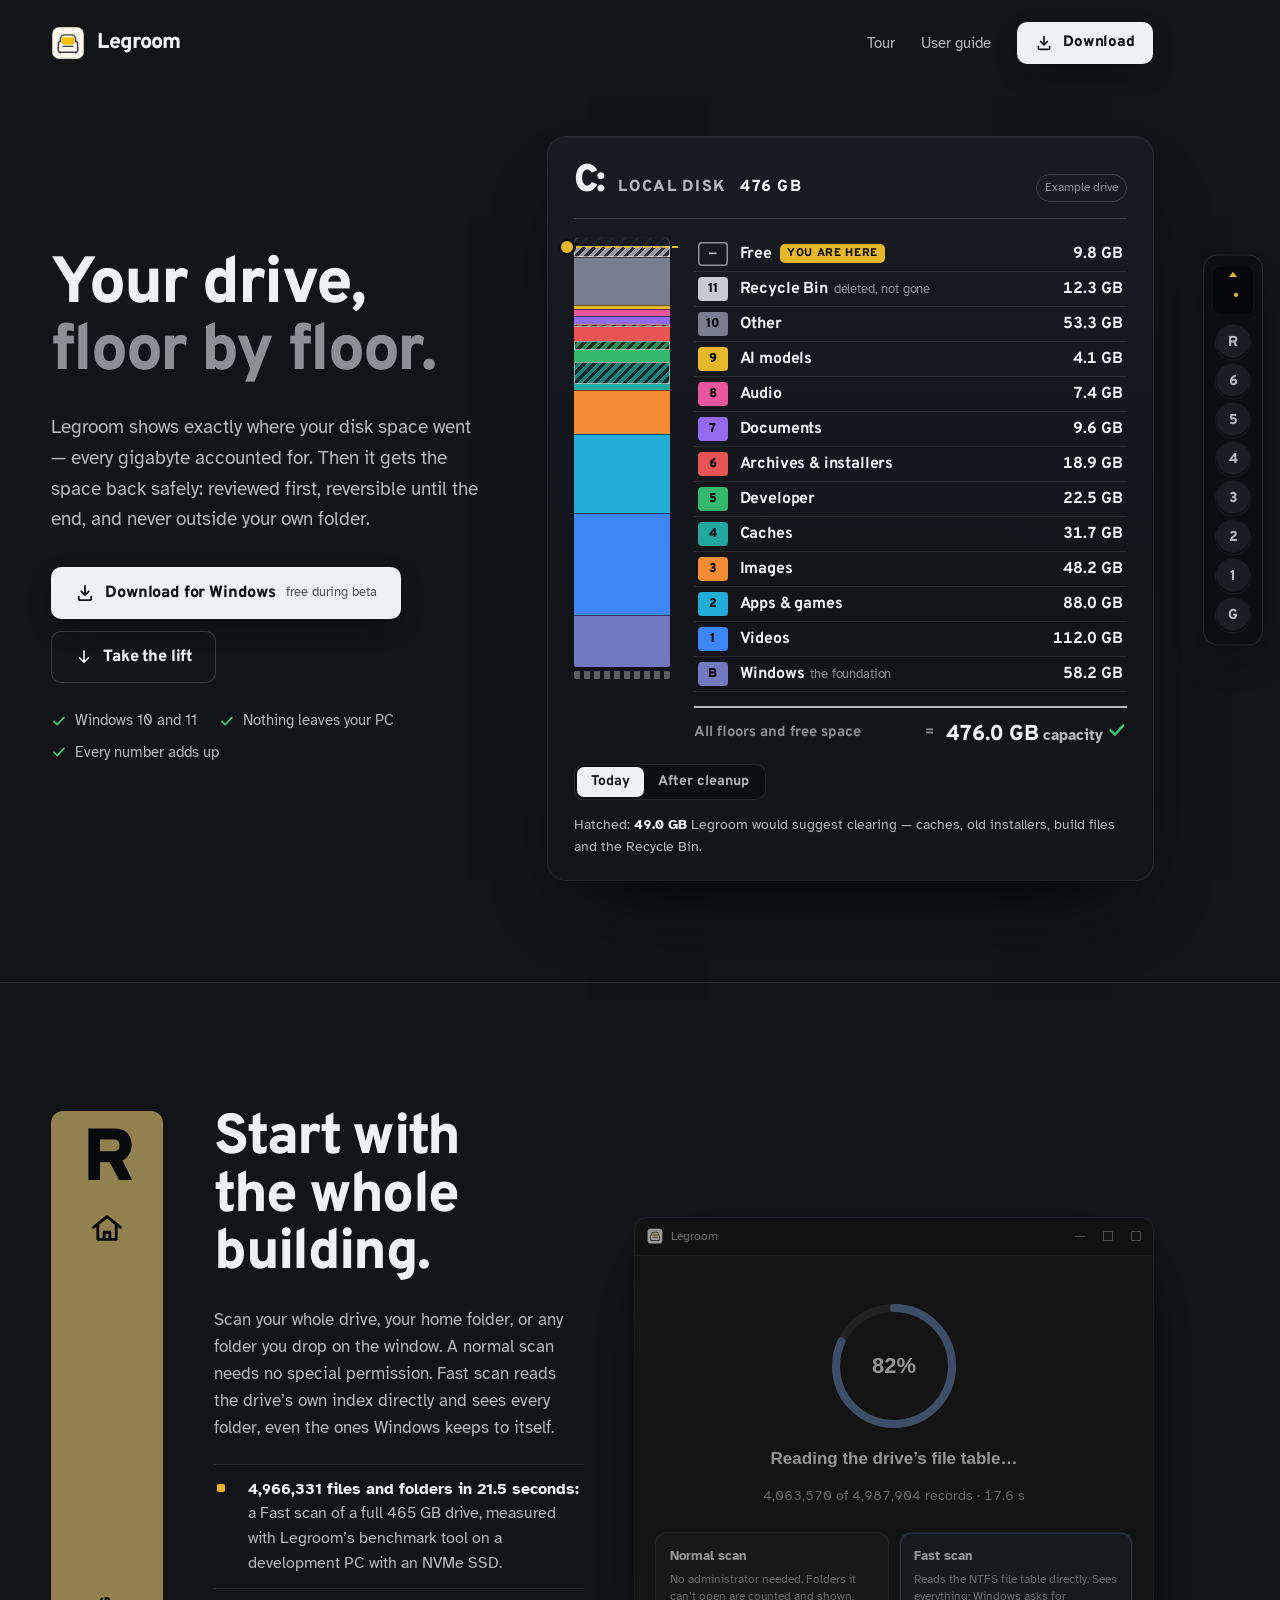
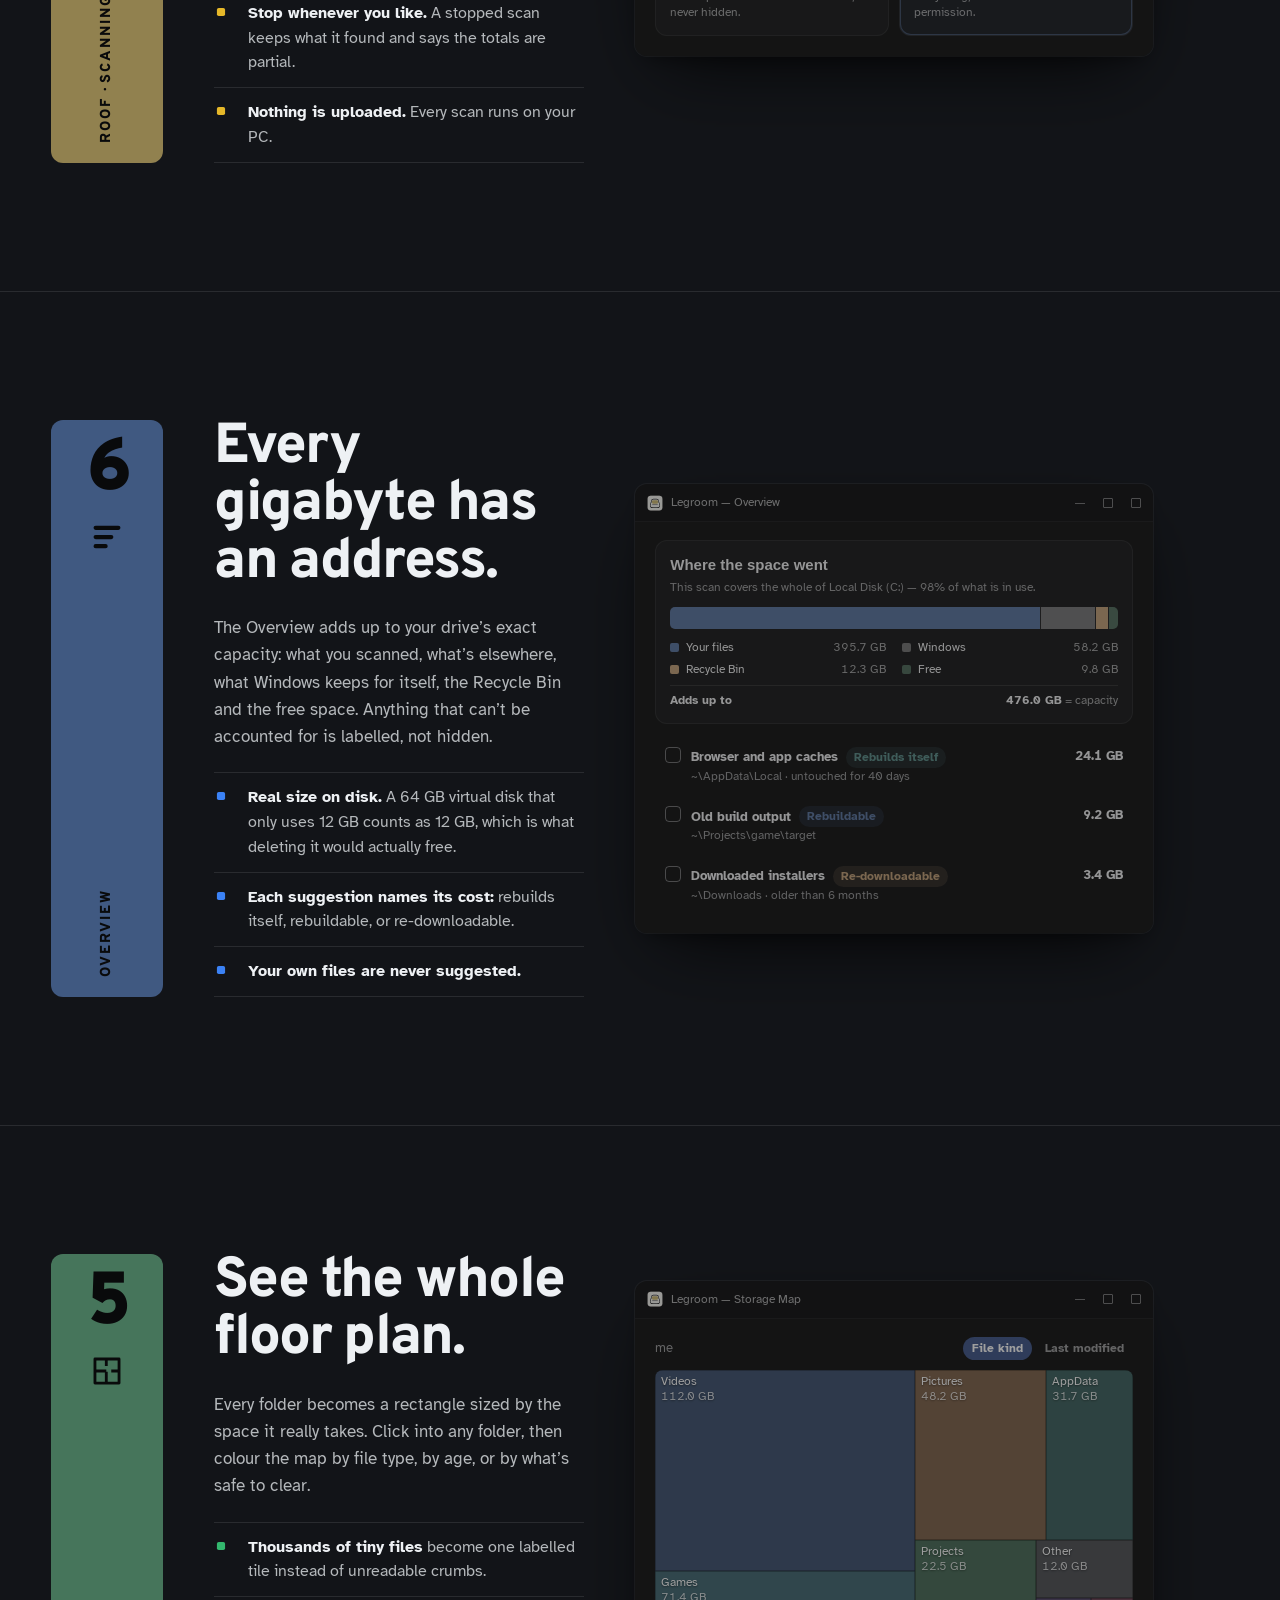
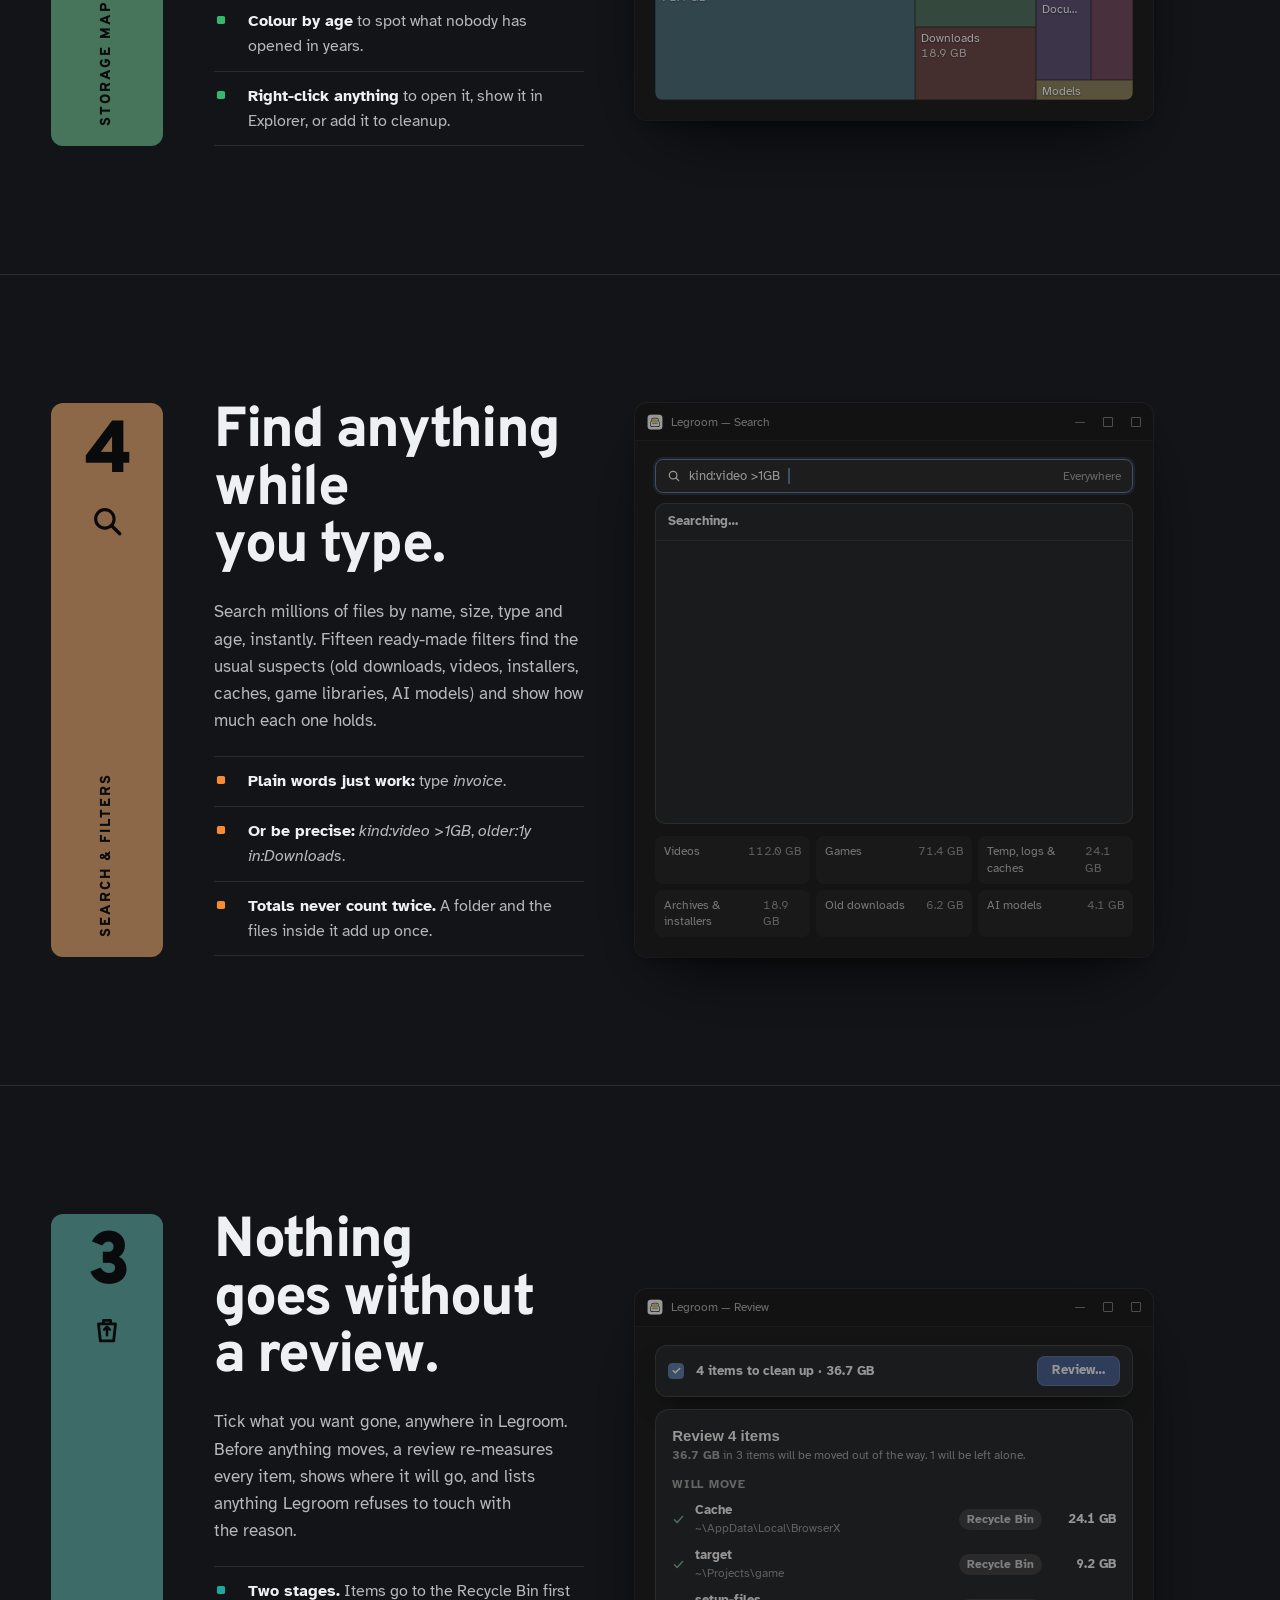
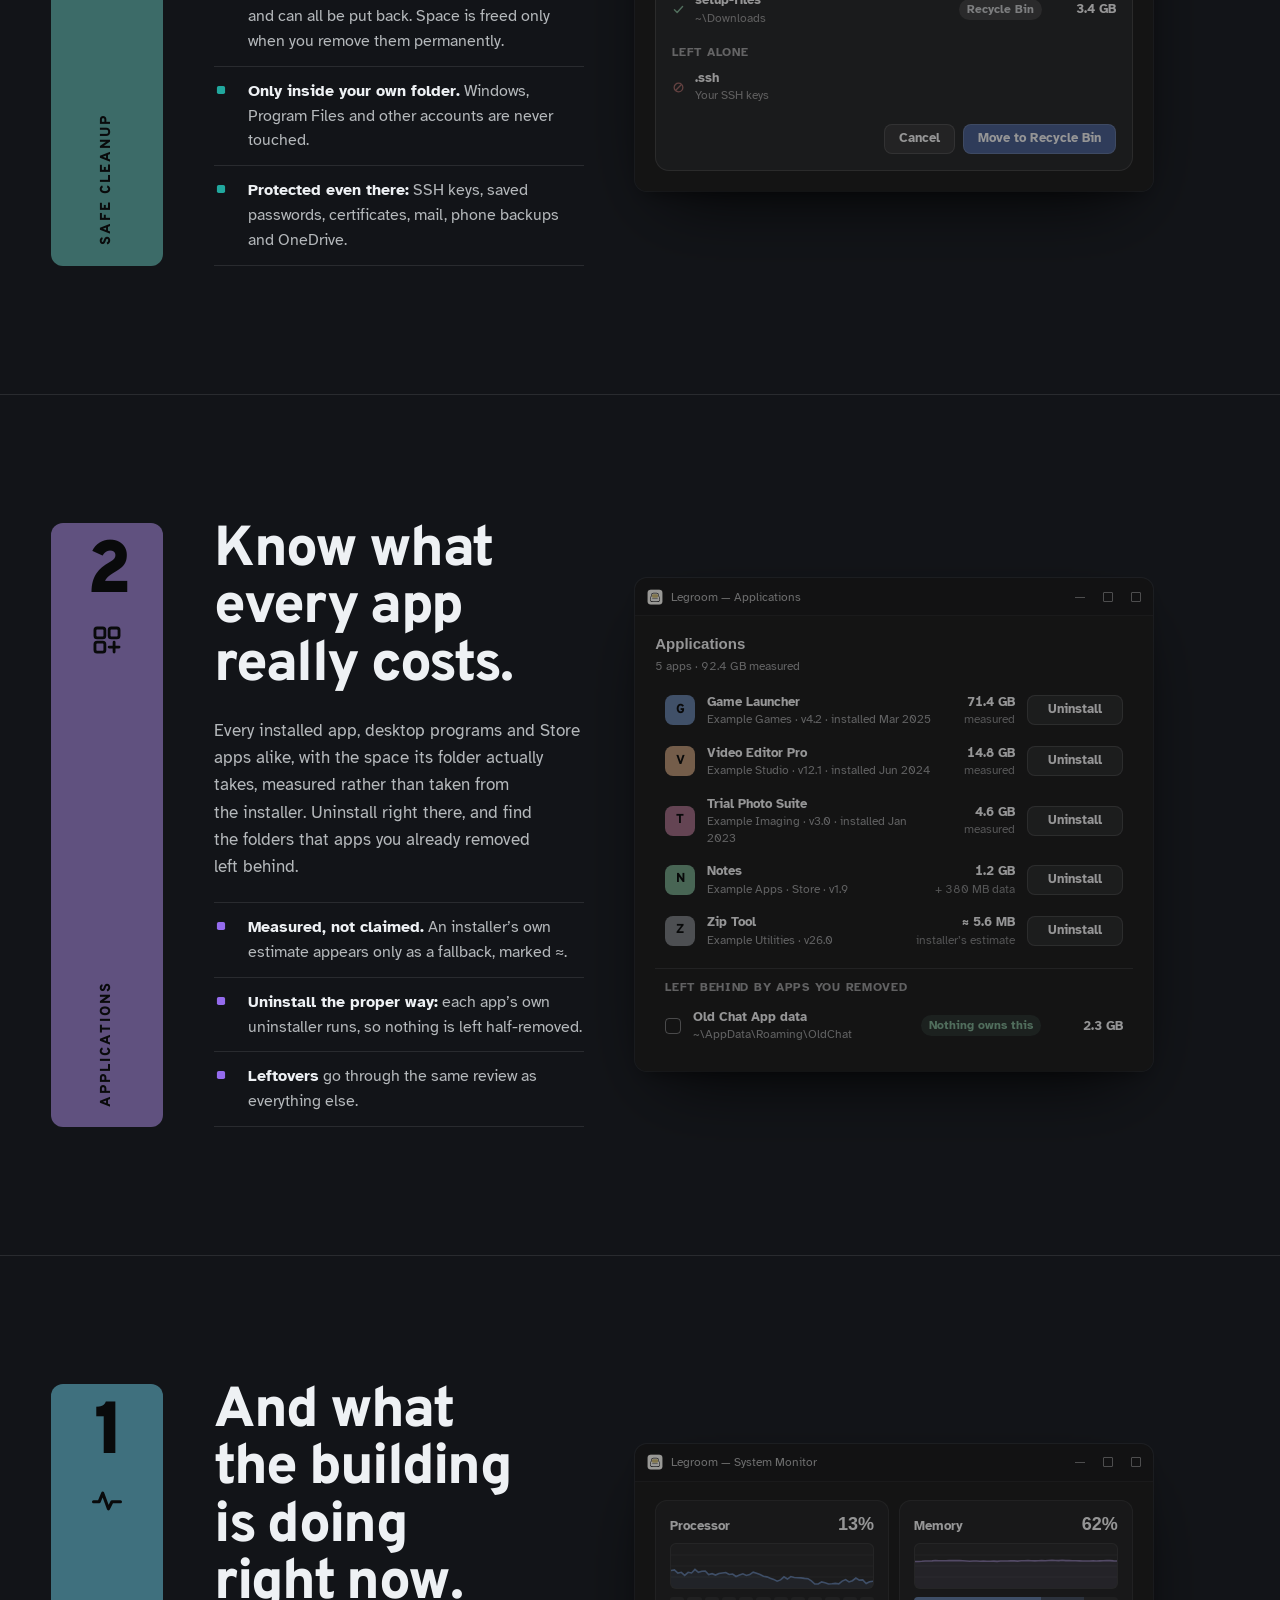
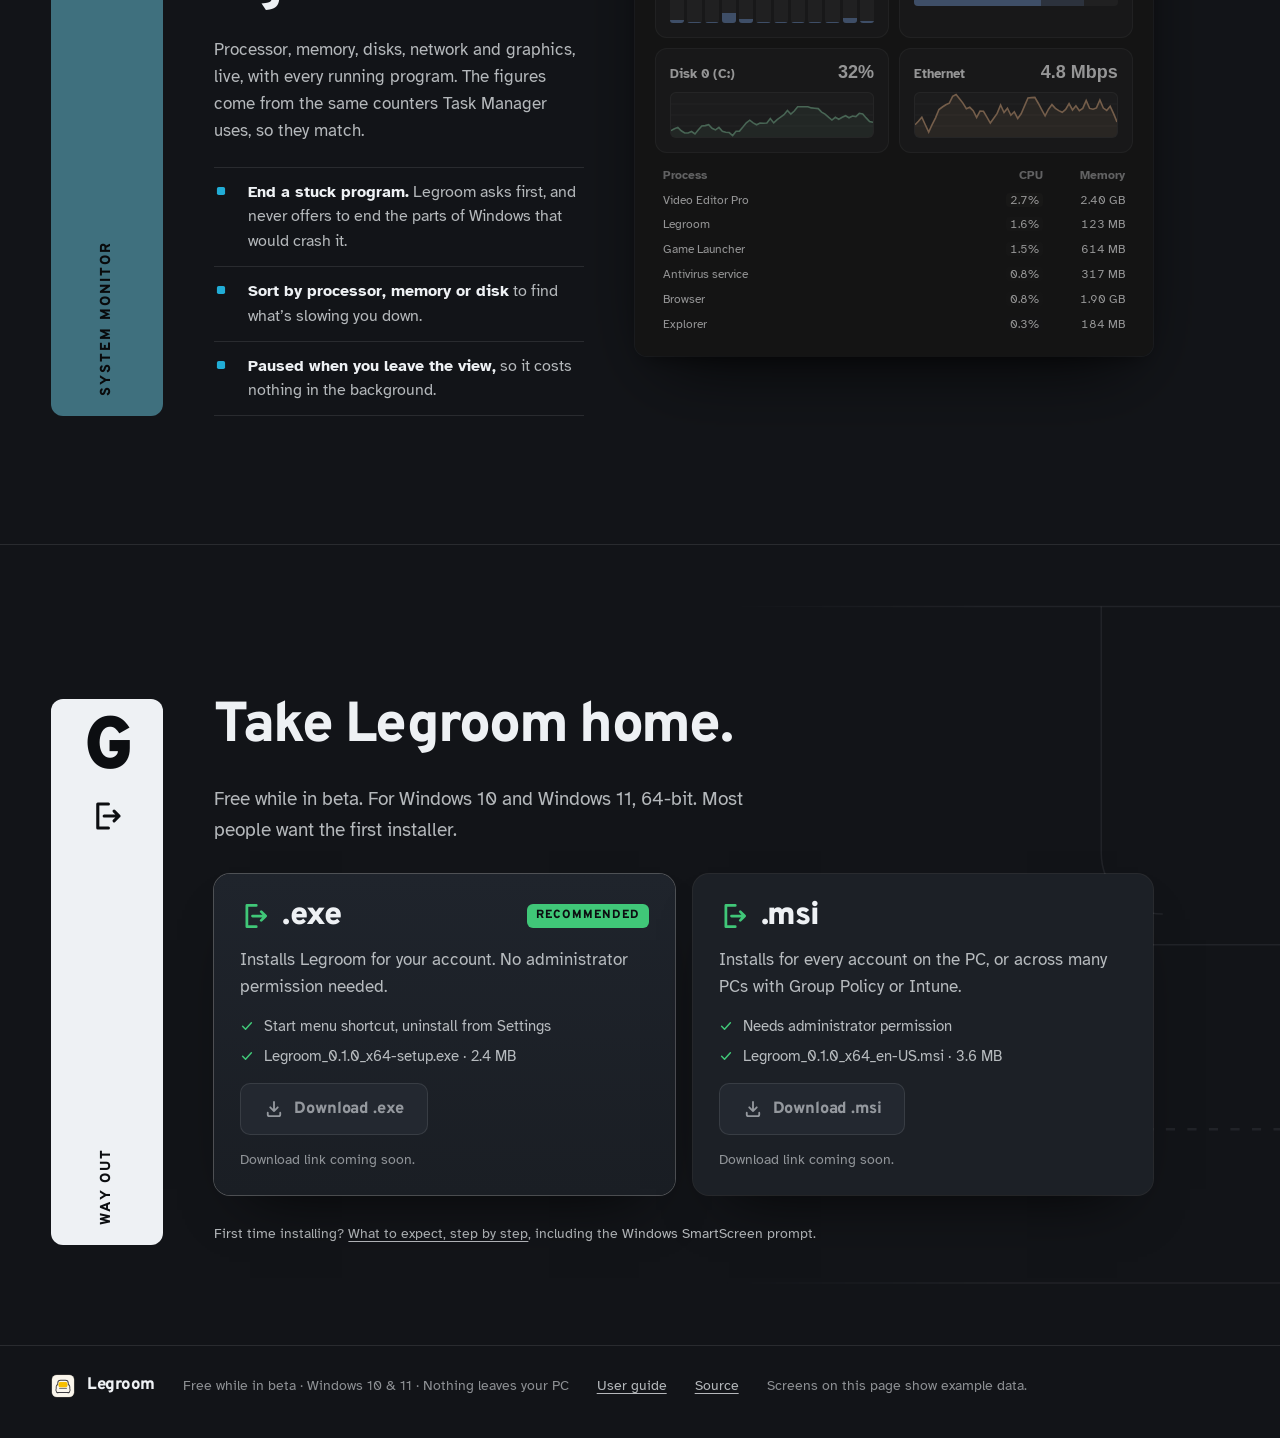
==== index.html @ 6ce66db5 "Add the Legroom product website website/ is a static site with no build step: the landing page tours" ====
<!doctype html>
<html lang="en">
<head>
  <meta charset="utf-8" />
  <meta name="viewport" content="width=device-width, initial-scale=1" />
  <title>Legroom — see where your disk space went, and get it back safely</title>
  <meta name="description" content="Legroom for Windows shows exactly where your disk space went — every gigabyte accounted for. Then it gets the space back safely: reviewed first, reversible until the end, never outside your own folder. Free while in beta." />
  <meta name="theme-color" content="#121418" />
  <link rel="icon" href="assets/icon.svg" type="image/svg+xml" />
  <link rel="icon" href="assets/icon.png" type="image/png" />
  <meta property="og:title" content="Legroom — your drive, floor by floor" />
  <meta property="og:description" content="See exactly where your disk space went, and get it back safely. Free while in beta, for Windows 10 and 11." />
  <meta property="og:image" content="assets/icon.png" />
  <link rel="preconnect" href="https://fonts.googleapis.com" />
  <link rel="preconnect" href="https://fonts.gstatic.com" crossorigin />
  <link href="https://fonts.googleapis.com/css2?family=Atkinson+Hyperlegible:wght@400;700&family=Overpass:wght@700;800;900&display=swap" rel="stylesheet" />
  <link rel="stylesheet" href="assets/site.css" />
</head>
<body>
  <a class="skip" href="#roof">Skip to the tour</a>

  <svg width="0" height="0" style="position:absolute" aria-hidden="true">
    <symbol id="i-check" viewBox="0 0 24 24"><path d="M4.5 12.5l5 5 10-11" fill="none" stroke="currentColor" stroke-width="2.6" stroke-linecap="round" stroke-linejoin="round"/></symbol>
    <symbol id="i-download" viewBox="0 0 24 24"><path d="M12 3.5v11m0 0l-4.5-4.5M12 14.5l4.5-4.5M4.5 16.5v2a2 2 0 002 2h11a2 2 0 002-2v-2" fill="none" stroke="currentColor" stroke-width="2.2" stroke-linecap="round" stroke-linejoin="round"/></symbol>
    <symbol id="i-down" viewBox="0 0 24 24"><path d="M12 4v15m0 0l-6-6m6 6l6-6" fill="none" stroke="currentColor" stroke-width="2.2" stroke-linecap="round" stroke-linejoin="round"/></symbol>
    <symbol id="i-up" viewBox="0 0 24 24"><path d="M12 4L5 13h14z" fill="currentColor"/></symbol>
    <symbol id="i-tick" viewBox="0 0 24 24"><path d="M5 12.5l4.5 4.5L19 7.5" fill="none" stroke="currentColor" stroke-width="3.2" stroke-linecap="round" stroke-linejoin="round"/></symbol>
    <symbol id="p-roof" viewBox="0 0 24 24"><path d="M2.5 11.5L12 4l9.5 7.5M5.5 9.5V20h13V9.5M10 20v-5h4v5" fill="none" stroke="currentColor" stroke-width="2" stroke-linecap="round" stroke-linejoin="round"/></symbol>
    <symbol id="p-overview" viewBox="0 0 24 24"><path d="M4 5.5h16M4 12h11M4 18.5h7" fill="none" stroke="currentColor" stroke-width="3" stroke-linecap="round"/></symbol>
    <symbol id="p-plan" viewBox="0 0 24 24"><path d="M3.5 3.5h17v17h-17zM3.5 12h8M11.5 3.5v5m0 4v8M15 12h5.5" fill="none" stroke="currentColor" stroke-width="2" stroke-linejoin="round"/></symbol>
    <symbol id="p-find" viewBox="0 0 24 24"><circle cx="10.5" cy="10.5" r="6.5" fill="none" stroke="currentColor" stroke-width="2.2"/><path d="M15.5 15.5L21 21" stroke="currentColor" stroke-width="2.4" stroke-linecap="round"/></symbol>
    <symbol id="p-recycle" viewBox="0 0 24 24"><path d="M7 19h10M6 7h12l-1.3 12H7.3zM9.5 7V4.5h5V7" fill="none" stroke="currentColor" stroke-width="2" stroke-linejoin="round"/><path d="M10 11l2-2 2 2M12 9v6" fill="none" stroke="currentColor" stroke-width="1.8" stroke-linecap="round" stroke-linejoin="round"/></symbol>
    <symbol id="p-apps" viewBox="0 0 24 24"><rect x="3.5" y="3.5" width="7" height="7" rx="1.5" fill="none" stroke="currentColor" stroke-width="2"/><rect x="13.5" y="3.5" width="7" height="7" rx="1.5" fill="none" stroke="currentColor" stroke-width="2"/><rect x="3.5" y="13.5" width="7" height="7" rx="1.5" fill="none" stroke="currentColor" stroke-width="2"/><path d="M17 13.5v7M13.5 17h7" stroke="currentColor" stroke-width="2" stroke-linecap="round"/></symbol>
    <symbol id="p-pulse" viewBox="0 0 24 24"><path d="M2.5 12.5h4l2.5-6 4 11 2.5-5h6" fill="none" stroke="currentColor" stroke-width="2.2" stroke-linecap="round" stroke-linejoin="round"/></symbol>
    <symbol id="p-exit" viewBox="0 0 24 24"><path d="M13 3.5H5.5v17H13M10 12h10.5m0 0l-3.5-3.5m3.5 3.5l-3.5 3.5" fill="none" stroke="currentColor" stroke-width="2.2" stroke-linecap="round" stroke-linejoin="round"/></symbol>
    <symbol id="i-dot" viewBox="0 0 24 24"><rect x="5" y="5" width="14" height="14" rx="3" fill="currentColor"/></symbol>
  </svg>

  <!-- The lift: the page's navigation. -->
  <nav class="lift" aria-label="Floors">
    <div class="lift-display" aria-hidden="true">
      <svg class="lift-arrow idle" width="14" height="14"><use href="#i-up" /></svg>
      <div class="lift-strip-window"><div class="lift-strip"></div></div>
    </div>
    <ol>
      <li><a href="#roof" data-floor="R" style="--floor: var(--model)">R<span class="tip">Roof · Scanning</span></a></li>
      <li><a href="#overview" data-floor="6" style="--floor: var(--accent)">6<span class="tip">Overview</span></a></li>
      <li><a href="#map" data-floor="5" style="--floor: var(--developer)">5<span class="tip">Storage Map</span></a></li>
      <li><a href="#find" data-floor="4" style="--floor: var(--image)">4<span class="tip">Search &amp; filters</span></a></li>
      <li><a href="#cleanup" data-floor="3" style="--floor: var(--cache)">3<span class="tip">Safe cleanup</span></a></li>
      <li><a href="#apps" data-floor="2" style="--floor: var(--document)">2<span class="tip">Applications</span></a></li>
      <li><a href="#monitor" data-floor="1" style="--floor: var(--apps)">1<span class="tip">System Monitor</span></a></li>
      <li><a href="#exit" data-floor="G" style="--floor: var(--ink)">G<span class="tip">Way out · Download</span></a></li>
    </ol>
  </nav>

  <header class="topbar">
    <a class="wordmark" href="./"><img src="assets/icon.svg" alt="" />Legroom</a>
    <nav aria-label="Site">
      <a class="hide-sm" href="#roof">Tour</a>
      <a class="hide-sm" href="https://github.com/gteckannur82/win_cleaner/blob/main/docs/USER_GUIDE.md">User guide</a>
      <a class="btn btn-primary" href="download.html"><svg width="18" height="18"><use href="#i-download" /></svg>Download</a>
    </nav>
  </header>

  <main>
    <!-- Lobby: the directory board ------------------------------------------------ -->
    <section class="hero" aria-labelledby="hero-title" data-floor="lobby">
      <div class="hero-copy">
        <h1 id="hero-title">Your drive,<span>floor by floor.</span></h1>
        <p class="lede">Legroom shows exactly where your disk space went — every gigabyte accounted for. Then it gets the space back safely: reviewed first, reversible until the end, and never outside your own folder.</p>
        <div class="hero-actions">
          <a class="btn btn-primary" href="download.html"><svg width="20" height="20"><use href="#i-download" /></svg>Download for Windows <small>free during beta</small></a>
          <a class="btn btn-ghost" href="#roof"><svg width="18" height="18"><use href="#i-down" /></svg>Take the lift</a>
        </div>
        <ul class="bare hero-facts">
          <li><svg width="16" height="16"><use href="#i-check" /></svg>Windows 10 and 11</li>
          <li><svg width="16" height="16"><use href="#i-check" /></svg>Nothing leaves your PC</li>
          <li><svg width="16" height="16"><use href="#i-check" /></svg>Every number adds up</li>
        </ul>
      </div>

      <div class="board" id="board" aria-label="Directory of an example 476 GB drive">
        <div class="board-head">
          <span class="drive">C:</span>
          <span class="title">Local Disk</span>
          <span class="title cap num">476 GB</span>
          <span class="example">Example drive</span>
        </div>
        <div class="board-body">
          <div style="position:relative">
            <div class="elevation" aria-hidden="true"></div>
            <div class="here-line" aria-hidden="true"></div>
            <div class="ground" aria-hidden="true"></div>
          </div>
          <div style="position:relative">
            <ol class="bare directory" aria-label="Floors by size"></ol>
            <div class="balance">
              <span class="eq">All floors and free space</span>
              <span class="eq" style="text-align:right">=</span>
              <span><span class="total num">476.0 GB</span> <span class="cap-word">capacity</span> <span class="check" aria-label="balances"><svg width="20" height="20" viewBox="0 0 24 24"><path d="M4.5 12.5l5 5 10-11" fill="none" stroke="currentColor" stroke-width="3" stroke-linecap="round" stroke-linejoin="round"/></svg></span></span>
            </div>
          </div>
        </div>
        <div class="board-controls">
          <div class="toggle" role="group" aria-label="Show the drive">
            <button type="button" aria-pressed="true" data-state="before">Today</button>
            <button type="button" aria-pressed="false" data-state="after">After cleanup</button>
          </div>
          <p class="board-note">Hatched: <b>49.0 GB</b> Legroom would suggest clearing — caches, old installers, build files and the Recycle Bin.</p>
        </div>
      </div>
    </section>

    <!-- R · Scanning ---------------------------------------------------------------- -->
    <section class="floor" id="roof" data-floor="R" style="--floor: var(--model)" aria-labelledby="roof-title">
      <div class="floor-band" aria-hidden="true"><span class="level">R</span><svg class="picto" width="34" height="34"><use href="#p-roof" /></svg><span class="label">Roof · Scanning</span></div>
      <div class="floor-copy">
        <h2 id="roof-title">Start with the whole building.</h2>
        <p>Scan your whole drive, your home folder, or any folder you drop on the window. A normal scan needs no special permission. Fast scan reads the drive’s own index directly and sees every folder, even the ones Windows keeps to itself.</p>
        <ul class="bare facts">
          <li><svg width="14" height="14"><use href="#i-dot" /></svg><span><b>4,966,331 files and folders in 21.5 seconds:</b> a Fast scan of a full 465 GB drive, measured with Legroom’s benchmark tool on a development PC with an NVMe SSD.</span></li>
          <li><svg width="14" height="14"><use href="#i-dot" /></svg><span><b>Stop whenever you like.</b> A stopped scan keeps what it found and says the totals are partial.</span></li>
          <li><svg width="14" height="14"><use href="#i-dot" /></svg><span><b>Nothing is uploaded.</b> Every scan runs on your PC.</span></li>
        </ul>
      </div>
      <div class="screen" data-screen="scan">
        <div class="window">
          <div class="titlebar"><img src="assets/icon.svg" alt="" />Legroom<span class="caps"><i></i><i></i><i></i></span></div>
          <div class="pane">
            <div class="scan">
              <div class="ring">
                <svg width="132" height="132" viewBox="0 0 132 132"><circle class="track" cx="66" cy="66" r="58" fill="none" stroke-width="8"/><circle class="arc" cx="66" cy="66" r="58" fill="none" stroke-width="8" stroke-linecap="round" stroke-dasharray="364.4" stroke-dashoffset="0"/></svg>
                <b class="pct num">100%</b>
              </div>
              <div class="what">Reading the drive’s file table…</div>
              <div class="count"><span class="records num">4,966,331</span> of 4,987,904 records · <span class="secs num">21.5</span> s</div>
            </div>
            <div class="scan-modes">
              <div class="card"><b>Normal scan</b><span>No administrator needed. Folders it can’t open are counted and shown, never hidden.</span></div>
              <div class="card on"><b>Fast scan</b><span>Reads the NTFS file table directly. Sees everything; Windows asks for permission.</span></div>
            </div>
          </div>
        </div>
      </div>
    </section>

    <!-- 6 · Overview ---------------------------------------------------------------- -->
    <section class="floor" id="overview" data-floor="6" style="--floor: var(--accent)" aria-labelledby="ov-title">
      <div class="floor-band" aria-hidden="true"><span class="level">6</span><svg class="picto" width="34" height="34"><use href="#p-overview" /></svg><span class="label">Overview</span></div>
      <div class="floor-copy">
        <h2 id="ov-title">Every gigabyte has an address.</h2>
        <p>The Overview adds up to your drive’s exact capacity: what you scanned, what’s elsewhere, what Windows keeps for itself, the Recycle Bin and the free space. Anything that can’t be accounted for is labelled, not hidden.</p>
        <ul class="bare facts">
          <li><svg width="14" height="14"><use href="#i-dot" /></svg><span><b>Real size on disk.</b> A 64 GB virtual disk that only uses 12 GB counts as 12 GB, which is what deleting it would actually free.</span></li>
          <li><svg width="14" height="14"><use href="#i-dot" /></svg><span><b>Each suggestion names its cost:</b> rebuilds itself, rebuildable, or re-downloadable.</span></li>
          <li><svg width="14" height="14"><use href="#i-dot" /></svg><span><b>Your own files are never suggested.</b></span></li>
        </ul>
      </div>
      <div class="screen" data-screen="overview">
        <div class="window">
          <div class="titlebar"><img src="assets/icon.svg" alt="" />Legroom — Overview<span class="caps"><i></i><i></i><i></i></span></div>
          <div class="pane">
            <div class="card">
              <div class="h4">Where the space went</div>
              <div class="sub">This scan covers the whole of Local Disk (C:) — 98% of what is in use.</div>
              <div class="recon-bar"></div>
              <div class="recon-legend"></div>
            </div>
            <div class="findings">
              <div class="finding" style="--t:#21a89e"><span class="tick"><svg width="11" height="11"><use href="#i-tick"/></svg></span><div class="grow"><div class="label">Browser and app caches <span class="chip" style="--t:#21a89e">Rebuilds itself</span></div><div class="where">~\AppData\Local · untouched for 40 days</div></div><span class="size">24.1 GB</span></div>
              <div class="finding" style="--t:#3b82f5"><span class="tick"><svg width="11" height="11"><use href="#i-tick"/></svg></span><div class="grow"><div class="label">Old build output <span class="chip" style="--t:#3b82f5">Rebuildable</span></div><div class="where">~\Projects\game\target</div></div><span class="size">9.2 GB</span></div>
              <div class="finding" style="--t:#fa9e33"><span class="tick"><svg width="11" height="11"><use href="#i-tick"/></svg></span><div class="grow"><div class="label">Downloaded installers <span class="chip" style="--t:#fa9e33">Re-downloadable</span></div><div class="where">~\Downloads · older than 6 months</div></div><span class="size">3.4 GB</span></div>
            </div>
          </div>
        </div>
      </div>
    </section>

    <!-- 5 · Storage Map --------------------------------------------------------------- -->
    <section class="floor" id="map" data-floor="5" style="--floor: var(--developer)" aria-labelledby="map-title">
      <div class="floor-band" aria-hidden="true"><span class="level">5</span><svg class="picto" width="34" height="34"><use href="#p-plan" /></svg><span class="label">Storage Map</span></div>
      <div class="floor-copy">
        <h2 id="map-title">See the whole floor plan.</h2>
        <p>Every folder becomes a rectangle sized by the space it really takes. Click into any folder, then colour the map by file type, by age, or by what’s safe to clear.</p>
        <ul class="bare facts">
          <li><svg width="14" height="14"><use href="#i-dot" /></svg><span><b>Thousands of tiny files</b> become one labelled tile instead of unreadable crumbs.</span></li>
          <li><svg width="14" height="14"><use href="#i-dot" /></svg><span><b>Colour by age</b> to spot what nobody has opened in years.</span></li>
          <li><svg width="14" height="14"><use href="#i-dot" /></svg><span><b>Right-click anything</b> to open it, show it in Explorer, or add it to cleanup.</span></li>
        </ul>
      </div>
      <div class="screen" data-screen="map">
        <div class="window">
          <div class="titlebar"><img src="assets/icon.svg" alt="" />Legroom — Storage Map<span class="caps"><i></i><i></i><i></i></span></div>
          <div class="pane">
            <div class="map-head">
              <div class="crumbs"><span>me</span><span class="crumb-2"></span></div>
              <div class="mode-chips"><span class="on" data-mode="kind">File kind</span><span data-mode="age">Last modified</span></div>
            </div>
            <div class="map" role="img" aria-label="Storage map of an example home folder"></div>
          </div>
        </div>
      </div>
    </section>

    <!-- 4 · Search & filters ------------------------------------------------------------ -->
    <section class="floor" id="find" data-floor="4" style="--floor: var(--image)" aria-labelledby="find-title">
      <div class="floor-band" aria-hidden="true"><span class="level">4</span><svg class="picto" width="34" height="34"><use href="#p-find" /></svg><span class="label">Search &amp; filters</span></div>
      <div class="floor-copy">
        <h2 id="find-title">Find anything while you type.</h2>
        <p>Search millions of files by name, size, type and age, instantly. Fifteen ready-made filters find the usual suspects (old downloads, videos, installers, caches, game libraries, AI models) and show how much each one holds.</p>
        <ul class="bare facts">
          <li><svg width="14" height="14"><use href="#i-dot" /></svg><span><b>Plain words just work:</b> type <i>invoice</i>.</span></li>
          <li><svg width="14" height="14"><use href="#i-dot" /></svg><span><b>Or be precise:</b> <i>kind:video &gt;1GB</i>, <i>older:1y in:Downloads</i>.</span></li>
          <li><svg width="14" height="14"><use href="#i-dot" /></svg><span><b>Totals never count twice.</b> A folder and the files inside it add up once.</span></li>
        </ul>
      </div>
      <div class="screen" data-screen="find">
        <div class="window">
          <div class="titlebar"><img src="assets/icon.svg" alt="" />Legroom — Search<span class="caps"><i></i><i></i><i></i></span></div>
          <div class="pane">
            <div class="field"><svg width="14" height="14" viewBox="0 0 24 24" aria-hidden="true"><circle cx="10.5" cy="10.5" r="6.5" fill="none" stroke="currentColor" stroke-width="2.2"/><path d="M15.5 15.5L20 20" stroke="currentColor" stroke-width="2.2" stroke-linecap="round"/></svg><span class="typed">kind:video &gt;1GB</span><span class="caret"></span><span class="scope">Everywhere</span></div>
            <div class="results">
              <div class="results-head"><b class="num rcount">6 matches</b><span class="dim num rtotal">· 41.3 GB</span></div>
              <div class="rlist"></div>
            </div>
            <div class="filters"></div>
          </div>
        </div>
      </div>
    </section>

    <!-- 3 · Safe cleanup ---------------------------------------------------------------- -->
    <section class="floor" id="cleanup" data-floor="3" style="--floor: var(--cache)" aria-labelledby="clean-title">
      <div class="floor-band" aria-hidden="true"><span class="level">3</span><svg class="picto" width="34" height="34"><use href="#p-recycle" /></svg><span class="label">Safe cleanup</span></div>
      <div class="floor-copy">
        <h2 id="clean-title">Nothing goes without a review.</h2>
        <p>Tick what you want gone, anywhere in Legroom. Before anything moves, a review re-measures every item, shows where it will go, and lists anything Legroom refuses to touch with the reason.</p>
        <ul class="bare facts">
          <li><svg width="14" height="14"><use href="#i-dot" /></svg><span><b>Two stages.</b> Items go to the Recycle Bin first and can all be put back. Space is freed only when you remove them permanently.</span></li>
          <li><svg width="14" height="14"><use href="#i-dot" /></svg><span><b>Only inside your own folder.</b> Windows, Program Files and other accounts are never touched.</span></li>
          <li><svg width="14" height="14"><use href="#i-dot" /></svg><span><b>Protected even there:</b> SSH keys, saved passwords, certificates, mail, phone backups and OneDrive.</span></li>
        </ul>
      </div>
      <div class="screen" data-screen="cleanup">
        <div class="window">
          <div class="titlebar"><img src="assets/icon.svg" alt="" />Legroom — Review<span class="caps"><i></i><i></i><i></i></span></div>
          <div class="pane" style="position:relative">
            <div class="queue"><span class="tick on"><svg width="11" height="11"><use href="#i-tick"/></svg></span><b class="num">4 items to clean up · 36.7 GB</b><span class="w-btn primary review-btn">Review…</span></div>
            <div class="sheet">
              <div class="h5">Review 4 items</div>
              <div class="sub"><b class="num">36.7 GB</b> in 3 items will be moved out of the way. 1 will be left alone.</div>
              <div class="sec">Will move</div>
              <div class="row"><svg width="13" height="13" style="color:#40c778"><use href="#i-check"/></svg><div class="grow"><b>Cache</b><span>~\AppData\Local\BrowserX</span></div><span class="chip" style="--t:#c8ccd2">Recycle Bin</span><span class="size">24.1 GB</span></div>
              <div class="row"><svg width="13" height="13" style="color:#40c778"><use href="#i-check"/></svg><div class="grow"><b>target</b><span>~\Projects\game</span></div><span class="chip" style="--t:#c8ccd2">Recycle Bin</span><span class="size">9.2 GB</span></div>
              <div class="row"><svg width="13" height="13" style="color:#40c778"><use href="#i-check"/></svg><div class="grow"><b>setup-files</b><span>~\Downloads</span></div><span class="chip" style="--t:#c8ccd2">Recycle Bin</span><span class="size">3.4 GB</span></div>
              <div class="sec">Left alone</div>
              <div class="row"><svg width="13" height="13" viewBox="0 0 24 24" style="color:#f05450"><circle cx="12" cy="12" r="8" fill="none" stroke="currentColor" stroke-width="2.4"/><path d="M6.5 17.5l11-11" stroke="currentColor" stroke-width="2.4"/></svg><div class="grow"><b>.ssh</b><span class="reason">Your SSH keys</span></div></div>
              <div class="foot"><span class="w-btn">Cancel</span><span class="w-btn primary move-btn">Move to Recycle Bin</span></div>
            </div>
            <div class="stamp">Moved · 36.7 GB<small>Can all be put back</small></div>
          </div>
        </div>
      </div>
    </section>

    <!-- 2 · Applications ---------------------------------------------------------------- -->
    <section class="floor" id="apps" data-floor="2" style="--floor: var(--document)" aria-labelledby="apps-title">
      <div class="floor-band" aria-hidden="true"><span class="level">2</span><svg class="picto" width="34" height="34"><use href="#p-apps" /></svg><span class="label">Applications</span></div>
      <div class="floor-copy">
        <h2 id="apps-title">Know what every app really costs.</h2>
        <p>Every installed app, desktop programs and Store apps alike, with the space its folder actually takes, measured rather than taken from the installer. Uninstall right there, and find the folders that apps you already removed left behind.</p>
        <ul class="bare facts">
          <li><svg width="14" height="14"><use href="#i-dot" /></svg><span><b>Measured, not claimed.</b> An installer’s own estimate appears only as a fallback, marked ≈.</span></li>
          <li><svg width="14" height="14"><use href="#i-dot" /></svg><span><b>Uninstall the proper way:</b> each app’s own uninstaller runs, so nothing is left half-removed.</span></li>
          <li><svg width="14" height="14"><use href="#i-dot" /></svg><span><b>Leftovers</b> go through the same review as everything else.</span></li>
        </ul>
      </div>
      <div class="screen" data-screen="apps">
        <div class="window">
          <div class="titlebar"><img src="assets/icon.svg" alt="" />Legroom — Applications<span class="caps"><i></i><i></i><i></i></span></div>
          <div class="pane">
            <div class="h4">Applications</div>
            <div class="sub num" style="margin-bottom:10px">5 apps · 92.4 GB measured</div>
            <div class="app-list">
              <div class="app-row" style="--t:#3d85f5"><span class="glyph">G</span><div class="grow"><b>Game Launcher</b><span>Example Games · v4.2 · installed Mar 2025</span></div><span class="size">71.4 GB<small>measured</small></span><span class="w-btn">Uninstall</span></div>
              <div class="app-row" style="--t:#f58c33"><span class="glyph">V</span><div class="grow"><b>Video Editor Pro</b><span>Example Studio · v12.1 · installed Jun 2024</span></div><span class="size">14.8 GB<small>measured</small></span><span class="w-btn">Uninstall</span></div>
              <div class="app-row target" style="--t:#e8579c"><span class="glyph">T</span><div class="grow"><b>Trial Photo Suite</b><span>Example Imaging · v3.0 · installed Jan 2023</span></div><span class="size">4.6 GB<small>measured</small></span><span class="w-btn uninstall">Uninstall</span></div>
              <div class="app-row" style="--t:#33b86e"><span class="glyph">N</span><div class="grow"><b>Notes</b><span>Example Apps · Store · v1.9</span></div><span class="size">1.2 GB<small>+ 380 MB data</small></span><span class="w-btn">Uninstall</span></div>
              <div class="app-row" style="--t:#78808f"><span class="glyph">Z</span><div class="grow"><b>Zip Tool</b><span>Example Utilities · v26.0</span></div><span class="size">≈ 5.6 MB<small>installer’s estimate</small></span><span class="w-btn">Uninstall</span></div>
            </div>
            <div class="leftover">
              <div class="cap">Left behind by apps you removed</div>
              <div class="app-row" style="--t:#40c778"><span class="tick"><svg width="11" height="11"><use href="#i-tick"/></svg></span><div class="grow"><b>Old Chat App data</b><span>~\AppData\Roaming\OldChat</span></div><span class="chip" style="--t:#40c778">Nothing owns this</span><span class="size">2.3 GB</span></div>
            </div>
          </div>
        </div>
      </div>
    </section>

    <!-- 1 · System Monitor -------------------------------------------------------------- -->
    <section class="floor" id="monitor" data-floor="1" style="--floor: var(--apps)" aria-labelledby="mon-title">
      <div class="floor-band" aria-hidden="true"><span class="level">1</span><svg class="picto" width="34" height="34"><use href="#p-pulse" /></svg><span class="label">System Monitor</span></div>
      <div class="floor-copy">
        <h2 id="mon-title">And what the building is doing right now.</h2>
        <p>Processor, memory, disks, network and graphics, live, with every running program. The figures come from the same counters Task Manager uses, so they match.</p>
        <ul class="bare facts">
          <li><svg width="14" height="14"><use href="#i-dot" /></svg><span><b>End a stuck program.</b> Legroom asks first, and never offers to end the parts of Windows that would crash it.</span></li>
          <li><svg width="14" height="14"><use href="#i-dot" /></svg><span><b>Sort by processor, memory or disk</b> to find what’s slowing you down.</span></li>
          <li><svg width="14" height="14"><use href="#i-dot" /></svg><span><b>Paused when you leave the view,</b> so it costs nothing in the background.</span></li>
        </ul>
      </div>
      <div class="screen" data-screen="monitor">
        <div class="window">
          <div class="titlebar"><img src="assets/icon.svg" alt="" />Legroom — System Monitor<span class="caps"><i></i><i></i><i></i></span></div>
          <div class="pane">
            <div class="mon-grid">
              <div class="card mon-card"><div class="mon-head">Processor <span class="v num cpu-v">31%</span></div><canvas class="spark cpu-spark" width="300" height="46"></canvas><div class="cores"></div></div>
              <div class="card mon-card"><div class="mon-head">Memory <span class="v num mem-v">62%</span></div><canvas class="spark mem-spark" width="300" height="46"></canvas><div class="mem-bar"><span class="m-use" style="width:62%;background:#3b82f5"></span><span class="m-cache" style="width:21%;background:rgba(59,130,245,.4)"></span></div></div>
              <div class="card mon-card"><div class="mon-head">Disk 0 (C:) <span class="v num disk-v">12%</span></div><canvas class="spark disk-spark" width="300" height="46"></canvas></div>
              <div class="card mon-card"><div class="mon-head">Ethernet <span class="v num net-v">4.2 Mbps</span></div><canvas class="spark net-spark" width="300" height="46"></canvas></div>
            </div>
            <div class="procs">
              <div class="p head"><span>Process</span><span>CPU</span><span>Memory</span></div>
              <div class="plist"></div>
            </div>
          </div>
        </div>
      </div>
    </section>

    <!-- G · Way out --------------------------------------------------------------------- -->
    <section class="exit" id="exit" data-floor="G" aria-labelledby="exit-title">
      <svg class="plan" viewBox="0 0 1200 520" preserveAspectRatio="xMidYMid slice" aria-hidden="true">
        <g fill="none" stroke="currentColor" stroke-width="1">
          <path d="M40 40h1120v440H40z"/>
          <path d="M40 220h300M340 40v120M340 200v100M340 340v140M640 40v180M640 260v220M640 260h200M900 260h260M900 40v160"/>
          <path d="M340 160a40 40 0 0 1 40 40M640 220a40 40 0 0 0 -40 40M840 260a40 40 0 0 1 40 -40M900 200a40 40 0 0 0 40 40"/>
          <path d="M120 300h120M120 330h120M120 360h120M120 390h120M120 420h120" stroke-dasharray="2 6"/>
          <path d="M1060 380h100" stroke-width="3"/>
        </g>
        <g fill="none" stroke="currentColor" stroke-width="1.5" stroke-dasharray="6 8">
          <path d="M180 120H480V380H1040"/>
        </g>
        <path d="M1032 368l16 12-16 12" fill="none" stroke="currentColor" stroke-width="2"/>
        <text x="1090" y="410" fill="currentColor" font-size="14" font-family="Overpass, sans-serif" font-weight="800" letter-spacing="2">EXIT</text>
      </svg>
      <div class="floor-band" aria-hidden="true"><span class="level">G</span><svg class="picto" width="34" height="34"><use href="#p-exit" /></svg><span class="label">Way out</span></div>
      <div class="exit-inner">
        <h2 id="exit-title">Take Legroom home.</h2>
        <p class="lede">Free while in beta. For Windows 10 and Windows 11, 64-bit. Most people want the first installer.</p>
        <div class="doors">
          <article class="door recommended" data-download="exe">
            <div class="door-sign"><svg class="door-picto" width="30" height="30" aria-hidden="true"><use href="#p-exit" /></svg><span class="ext">.exe</span><span class="badge">Recommended</span></div>
            <p>Installs Legroom for your account. No administrator permission needed.</p>
            <ul class="bare">
              <li><svg width="14" height="14"><use href="#i-check"/></svg>Start menu shortcut, uninstall from Settings</li>
              <li><svg width="14" height="14"><use href="#i-check"/></svg><span class="dl-size">2.4 MB</span></li>
            </ul>
            <a class="btn btn-primary dl-link" href="download.html#exe"><svg width="20" height="20"><use href="#i-download" /></svg>Download .exe</a>
            <span class="pending" hidden>Download link coming soon.</span>
          </article>
          <article class="door" data-download="msi">
            <div class="door-sign"><svg class="door-picto" width="30" height="30" aria-hidden="true"><use href="#p-exit" /></svg><span class="ext">.msi</span></div>
            <p>Installs for every account on the PC, or across many PCs with Group Policy or Intune.</p>
            <ul class="bare">
              <li><svg width="14" height="14"><use href="#i-check"/></svg>Needs administrator permission</li>
              <li><svg width="14" height="14"><use href="#i-check"/></svg><span class="dl-size">3.6 MB</span></li>
            </ul>
            <a class="btn btn-ghost dl-link" href="download.html#msi"><svg width="20" height="20"><use href="#i-download" /></svg>Download .msi</a>
            <span class="pending" hidden>Download link coming soon.</span>
          </article>
        </div>
        <p class="board-note">First time installing? <a href="download.html#install">What to expect, step by step</a>, including the Windows SmartScreen prompt.</p>
      </div>
    </section>
  </main>

  <footer class="footer">
    <a class="wordmark" href="./"><img src="assets/icon.svg" alt="" />Legroom</a>
    <span>Free while in beta · Windows 10 &amp; 11 · Nothing leaves your PC</span>
    <a href="https://github.com/gteckannur82/win_cleaner/blob/main/docs/USER_GUIDE.md">User guide</a>
    <a href="https://github.com/gteckannur82/win_cleaner">Source</a>
    <span>Screens on this page show example data.</span>
  </footer>

  <script src="assets/downloads.js"></script>
  <script src="assets/site.js"></script>
</body>
</html>
---- assets/site.css ----
/* Legroom — the building directory.
 *
 * The drive is a building; this site is its directory board. Black board,
 * enamel floor bands in the app's own kind colours, signage lettering for
 * floors and headings, a reading face for everything else, and tabular
 * figures wherever a size appears. Light comes only from the board. */

:root {
  --board: #121418;
  --board-2: #171a1f;
  --plate: #1c2026;
  --plate-2: #232830;
  --app: #1c1d20;
  --app-pane: #1f2023;
  --ink: #eef1f4;
  --ink-2: rgba(238, 241, 244, 0.74);
  --ink-3: rgba(238, 241, 244, 0.56);
  --line: rgba(238, 241, 244, 0.1);
  --line-2: rgba(238, 241, 244, 0.18);

  /* The app's kind palette: floors of the building. */
  --video: #3d85f5;
  --image: #f58c33;
  --audio: #e8579c;
  --document: #946bed;
  --archive: #e65454;
  --developer: #33b86e;
  --apps: #21add6;
  --cache: #21a89e;
  --model: #e6b829;
  --system: #7378bf;
  --other: #78808f;
  --accent: #3b82f5;
  --ok: #40c778;

  --sign: "Overpass", "Segoe UI Variable Display", "Segoe UI", sans-serif;
  --read: "Atkinson Hyperlegible", "Segoe UI Variable Text", "Segoe UI", sans-serif;

  --ease: cubic-bezier(0.16, 1, 0.3, 1);
  --gutter: clamp(16px, 4vw, 56px);
  --lift-w: 76px;
  color-scheme: dark;
}

* {
  box-sizing: border-box;
}

html {
  scroll-behavior: smooth;
  scroll-padding-top: 24px;
}

body {
  margin: 0;
  background: var(--board);
  color: var(--ink);
  font: 400 17px/1.6 var(--read);
  -webkit-font-smoothing: antialiased;
  text-rendering: optimizeLegibility;
  overflow-x: hidden;
}

::selection {
  background: rgba(59, 130, 245, 0.45);
  color: #fff;
}

input,
textarea {
  caret-color: var(--accent);
}

::-webkit-scrollbar {
  width: 12px;
  height: 12px;
}
::-webkit-scrollbar-thumb {
  background: rgba(238, 241, 244, 0.16);
  border: 3px solid var(--board);
  border-radius: 10px;
}
::-webkit-scrollbar-thumb:hover {
  background: rgba(238, 241, 244, 0.28);
}
::-webkit-scrollbar-track {
  background: var(--board);
}

.no-lift {
  --lift-w: 0px;
}

a {
  color: inherit;
  text-underline-offset: 0.22em;
  text-decoration-thickness: 1px;
}

:focus-visible {
  outline: 2px solid var(--accent);
  outline-offset: 3px;
  border-radius: 4px;
}

.num {
  font-variant-numeric: tabular-nums;
}

.skip {
  position: absolute;
  left: 12px;
  top: -60px;
  z-index: 100;
  padding: 10px 16px;
  background: var(--ink);
  color: var(--board);
  border-radius: 8px;
  font-weight: 700;
  text-decoration: none;
  transition: top 0.2s var(--ease);
}
.skip:focus {
  top: 12px;
}

/* ---- signage type ------------------------------------------------------------ */

.sign {
  font-family: var(--sign);
  letter-spacing: -0.02em;
}

h1,
h2,
h3 {
  font-family: var(--sign);
  font-weight: 800;
  letter-spacing: -0.03em;
  line-height: 1.02;
  margin: 0;
  text-wrap: balance;
}

h1 {
  font-size: clamp(2.8rem, 5.1vw, 4.4rem);
}

h2 {
  font-size: clamp(2.2rem, 4.4vw, 3.6rem);
}

h3 {
  font-size: 1.25rem;
  letter-spacing: -0.01em;
  line-height: 1.2;
}

p {
  margin: 0;
  text-wrap: pretty;
}

.lede {
  font-size: clamp(1.08rem, 1.5vw, 1.24rem);
  color: var(--ink-2);
  max-width: 34rem;
}

/* ---- buttons ----------------------------------------------------------------- */

.btn {
  display: inline-flex;
  align-items: center;
  gap: 10px;
  min-height: 52px;
  padding: 0 24px;
  border-radius: 10px;
  border: 0;
  font: 800 1.02rem/1 var(--sign);
  letter-spacing: -0.01em;
  text-decoration: none;
  cursor: pointer;
  transition: transform 0.25s var(--ease), background 0.2s, box-shadow 0.25s var(--ease), color 0.2s;
}
.btn svg {
  flex: none;
}
.btn-primary {
  background: var(--ink);
  color: var(--board);
  box-shadow: 0 10px 30px -12px rgba(0, 0, 0, 0.7);
}
.btn-primary:hover {
  transform: translateY(-2px);
  box-shadow: 0 18px 36px -14px rgba(0, 0, 0, 0.8);
}
.btn-primary:active {
  transform: translateY(0);
}
.btn-ghost {
  background: transparent;
  color: var(--ink);
  box-shadow: inset 0 0 0 1px var(--line-2);
}
.btn-ghost:hover {
  background: rgba(238, 241, 244, 0.06);
}
.btn[aria-disabled="true"] {
  background: var(--plate-2);
  color: var(--ink-3);
  box-shadow: inset 0 0 0 1px var(--line);
  cursor: not-allowed;
  transform: none;
}
.btn small {
  font: 400 0.82rem/1 var(--read);
  opacity: 0.72;
  letter-spacing: 0;
}

/* ---- top bar ----------------------------------------------------------------- */

.topbar {
  display: flex;
  align-items: center;
  gap: 24px;
  padding: 22px var(--gutter);
  padding-right: calc(var(--gutter) + var(--lift-w));
}
.wordmark {
  display: inline-flex;
  align-items: center;
  gap: 12px;
  font: 800 1.35rem/1 var(--sign);
  letter-spacing: -0.03em;
  text-decoration: none;
}
.wordmark img {
  width: 34px;
  height: 34px;
}
.topbar nav {
  margin-left: auto;
  display: flex;
  align-items: center;
  gap: 26px;
  font-size: 0.95rem;
}
.topbar nav a:not(.btn) {
  color: var(--ink-2);
  text-decoration: none;
}
.topbar nav a:not(.btn):hover {
  color: var(--ink);
}
.topbar .btn {
  min-height: 42px;
  padding: 0 18px;
  font-size: 0.95rem;
}

/* ---- the lift ---------------------------------------------------------------- */

.lift {
  position: fixed;
  right: 18px;
  top: 50%;
  transform: translateY(-50%);
  z-index: 40;
  width: 58px;
  display: flex;
  flex-direction: column;
  align-items: center;
  gap: 10px;
  padding: 10px 0 12px;
  background: #0c0e11;
  border-radius: 14px;
  box-shadow: 0 0 0 1px var(--line), 0 20px 40px -18px rgba(0, 0, 0, 0.9);
}
.lift-display {
  position: relative;
  width: 42px;
  height: 50px;
  border-radius: 8px;
  background: #050607;
  box-shadow: inset 0 0 0 1px rgba(255, 255, 255, 0.05);
  overflow: hidden;
  display: flex;
  flex-direction: column;
  align-items: center;
}
.lift-arrow {
  height: 14px;
  margin-top: 4px;
  color: var(--model);
  transition: transform 0.4s var(--ease), opacity 0.3s;
}
.lift-arrow.down {
  transform: rotate(180deg);
}
.lift-arrow.idle {
  opacity: 0.25;
}
.lift-strip-window {
  height: 28px;
  overflow: hidden;
}
.lift-strip {
  display: flex;
  flex-direction: column;
  transition: transform 0.55s var(--ease);
}
.lift-strip span {
  height: 28px;
  line-height: 28px;
  text-align: center;
  font: 900 1.45rem/28px var(--sign);
  color: var(--model);
}
.lift ol {
  list-style: none;
  margin: 0;
  padding: 0;
  display: flex;
  flex-direction: column;
  gap: 5px;
}
.lift a {
  position: relative;
  display: grid;
  place-items: center;
  width: 34px;
  height: 34px;
  border-radius: 50%;
  font: 800 0.9rem/1 var(--sign);
  color: var(--ink-2);
  text-decoration: none;
  background: #1a1d22;
  box-shadow: inset 0 -2px 0 rgba(0, 0, 0, 0.5), 0 0 0 1px rgba(255, 255, 255, 0.06);
  transition: color 0.2s, box-shadow 0.3s var(--ease), background 0.2s;
}
.lift a:hover {
  color: var(--ink);
  background: #22262c;
}
.lift a[aria-current="true"] {
  color: #0c0e11;
  background: var(--floor, var(--ink));
  box-shadow: 0 0 0 2px #0c0e11, 0 0 0 3px var(--floor, var(--ink));
}
.lift a .tip {
  position: absolute;
  right: 46px;
  white-space: nowrap;
  padding: 6px 10px;
  border-radius: 6px;
  background: var(--ink);
  color: var(--board);
  font: 700 0.8rem/1 var(--read);
  opacity: 0;
  transform: translateX(6px);
  pointer-events: none;
  transition: opacity 0.2s, transform 0.3s var(--ease);
}
.lift a:hover .tip,
.lift a:focus-visible .tip {
  opacity: 1;
  transform: none;
}

/* ---- hero: the directory board -------------------------------------------------- */

.hero {
  display: grid;
  grid-template-columns: minmax(0, 5fr) minmax(0, 7fr);
  gap: clamp(32px, 5vw, 80px);
  align-items: center;
  padding: clamp(20px, 4vw, 56px) var(--gutter) clamp(56px, 8vw, 110px);
  padding-right: calc(var(--gutter) + var(--lift-w));
  min-height: min(calc(100vh - 90px), 900px);
}
.hero-copy {
  display: flex;
  flex-direction: column;
  gap: 26px;
}
.hero-copy h1 span {
  display: block;
  color: var(--ink-3);
  white-space: nowrap;
}
.hero-actions {
  display: flex;
  flex-wrap: wrap;
  gap: 12px;
  margin-top: 6px;
}
.hero-facts {
  display: flex;
  flex-wrap: wrap;
  gap: 8px 22px;
  font-size: 0.92rem;
  color: var(--ink-2);
}
.hero-facts li {
  display: inline-flex;
  align-items: center;
  gap: 8px;
}
.hero-facts svg {
  color: var(--ok);
  flex: none;
}
.bare {
  list-style: none;
  margin: 0;
  padding: 0;
}

.board {
  position: relative;
  background: linear-gradient(180deg, #181b20, #121418 70%);
  border-radius: 18px;
  padding: 26px 26px 22px;
  box-shadow: 0 0 0 1px var(--line), 0 40px 80px -40px rgba(0, 0, 0, 0.95), inset 0 1px 0 rgba(255, 255, 255, 0.05);
}
.board-head {
  display: flex;
  align-items: baseline;
  gap: 14px;
  padding-bottom: 16px;
  border-bottom: 1px solid var(--line-2);
}
.board-head .drive {
  font: 900 2.4rem/1 var(--sign);
  letter-spacing: -0.04em;
}
.board-head .title.cap {
  color: var(--ink);
}
.board-head .title {
  font: 800 1rem/1.2 var(--sign);
  text-transform: uppercase;
  letter-spacing: 0.08em;
  color: var(--ink-2);
}
.board-head .example {
  margin-left: auto;
  font-size: 0.78rem;
  color: var(--ink-3);
  border: 1px solid var(--line-2);
  padding: 3px 8px;
  border-radius: 999px;
  white-space: nowrap;
}

.board-body {
  display: grid;
  grid-template-columns: 96px minmax(0, 1fr);
  gap: 24px;
  margin-top: 18px;
}

/* The elevation: floor heights are bytes, and nothing else. */
.elevation {
  position: relative;
  height: 430px;
  display: flex;
  flex-direction: column-reverse;
  border-radius: 6px 6px 3px 3px;
  overflow: hidden;
  background: repeating-linear-gradient(135deg, rgba(238, 241, 244, 0.05) 0 2px, transparent 2px 9px);
  box-shadow: inset 0 0 0 1px var(--line-2);
}
.elevation .storey {
  position: relative;
  flex: 0 0 auto;
  height: calc(var(--share) * 100%);
  background: var(--c);
  box-shadow: inset 0 1px 0 rgba(0, 0, 0, 0.55);
  transition: height 1.1s var(--ease), filter 0.3s;
}
.elevation .storey.vacant {
  background: transparent;
}
.elevation .reclaim {
  position: absolute;
  left: 0;
  right: 0;
  top: 0;
  height: calc(var(--r) * 100%);
  background: repeating-linear-gradient(135deg, rgba(18, 20, 24, 0.85) 0 3px, rgba(18, 20, 24, 0.25) 3px 7px);
  box-shadow: inset 0 0 0 1px rgba(255, 255, 255, 0.55);
  opacity: 0;
  transition: opacity 0.6s var(--ease), height 1.1s var(--ease);
}
.board.show-reclaim .elevation .reclaim {
  opacity: 1;
}
.board.after .elevation .reclaim {
  height: 0;
  opacity: 0;
}
.elevation .storey.dimmed {
  filter: saturate(0.25) brightness(0.55);
}
.ground {
  height: 8px;
  margin-top: 4px;
  background: repeating-linear-gradient(90deg, var(--ink-3) 0 6px, transparent 6px 10px);
  opacity: 0.6;
  border-radius: 2px;
}

.directory {
  display: flex;
  flex-direction: column;
}
.directory li {
  display: grid;
  grid-template-columns: 30px minmax(0, 1fr) auto;
  align-items: center;
  gap: 12px;
  padding: 5px 4px;
  border-bottom: 1px solid var(--line);
  transition: opacity 0.4s var(--ease), background 0.2s;
  cursor: default;
}
.directory li:hover {
  background: rgba(238, 241, 244, 0.04);
}
.directory .band {
  display: grid;
  place-items: center;
  height: 24px;
  border-radius: 4px;
  background: var(--c);
  color: #0c0e11;
  font: 900 0.8rem/1 var(--sign);
}
.directory li.vacant .band {
  background: transparent;
  box-shadow: inset 0 0 0 1.5px var(--ink-3);
  color: var(--ink-2);
}
.directory .name {
  font: 700 1rem/1.2 var(--sign);
  letter-spacing: -0.01em;
  white-space: nowrap;
  overflow: hidden;
  text-overflow: ellipsis;
}
.directory .name small {
  font: 400 0.82rem var(--read);
  color: var(--ink-3);
  margin-left: 6px;
}
.directory .size {
  font: 700 1rem/1 var(--sign);
  font-variant-numeric: tabular-nums;
  text-align: right;
  min-width: 82px;
}
.directory .size .was {
  display: block;
  font: 400 0.74rem/1.3 var(--read);
  color: var(--ink-3);
  text-decoration: line-through;
  height: 0;
  overflow: hidden;
  transition: height 0.4s var(--ease);
}
.board.after .directory .size .was {
  height: 1.1em;
}
.directory li.dim {
  opacity: 0.35;
}

.balance {
  display: grid;
  grid-template-columns: auto 1fr auto;
  align-items: center;
  gap: 12px;
  margin-top: 14px;
  padding-top: 12px;
  border-top: 2px solid var(--ink-2);
  font: 800 1.05rem/1 var(--sign);
}
.balance .eq {
  color: var(--ink-3);
  font-weight: 700;
  font-size: 0.92rem;
}
.balance .total {
  font-size: 1.35rem;
  font-variant-numeric: tabular-nums;
}
.balance .cap-word {
  font: 700 0.92rem/1 var(--read);
  color: var(--ink-2);
}
.balance .check {
  color: var(--ok);
  display: inline-flex;
}
.balance .check path {
  stroke-dasharray: 30;
  stroke-dashoffset: 30;
  transition: stroke-dashoffset 0.6s var(--ease) 0.2s;
}
.board.balanced .balance .check path {
  stroke-dashoffset: 0;
}

/* "You are here": where the building stops and the free space begins. */
.here-line {
  position: absolute;
  left: -8px;
  right: -8px;
  top: 0;
  border-top: 2px dashed var(--model);
  transition: top 1.1s var(--ease), opacity 0.5s;
  pointer-events: none;
}
.here-line::before {
  content: "";
  position: absolute;
  left: -5px;
  top: -7px;
  width: 12px;
  height: 12px;
  border-radius: 50%;
  background: var(--model);
  box-shadow: 0 0 0 3px var(--board);
}
.here-pill {
  display: inline-block;
  margin-left: 8px;
  padding: 3px 7px 2px;
  border-radius: 5px;
  background: var(--model);
  color: #0c0e11;
  font: 800 0.7rem/1.2 var(--sign);
  text-transform: uppercase;
  letter-spacing: 0.06em;
  vertical-align: 2px;
}

.board-controls {
  display: flex;
  align-items: center;
  gap: 14px;
  margin-top: 18px;
  flex-wrap: wrap;
}
.toggle {
  display: inline-flex;
  padding: 3px;
  border-radius: 10px;
  background: #0c0e11;
  box-shadow: inset 0 0 0 1px var(--line);
}
.toggle button {
  border: 0;
  background: transparent;
  color: var(--ink-2);
  padding: 8px 14px;
  border-radius: 7px;
  font: 700 0.88rem/1 var(--sign);
  cursor: pointer;
  transition: background 0.25s var(--ease), color 0.2s;
}
.toggle button[aria-pressed="true"] {
  background: var(--ink);
  color: var(--board);
}
.board-note {
  font-size: 0.86rem;
  color: var(--ink-2);
}
.board-note b {
  color: var(--ink);
  font-variant-numeric: tabular-nums;
}

/* ---- floors ------------------------------------------------------------------ */

.floor {
  position: relative;
  display: grid;
  grid-template-columns: 112px minmax(0, 5fr) minmax(0, 7fr);
  gap: clamp(24px, 4vw, 64px);
  align-items: center;
  padding: clamp(70px, 10vw, 140px) var(--gutter);
  padding-right: calc(var(--gutter) + var(--lift-w));
  border-top: 1px solid var(--line);
}

/* The floor band: an enamel field running the floor's height, its number
   set large like a lift-lobby sign. */
.floor-band {
  align-self: stretch;
  position: relative;
  border-radius: 12px;
  background: var(--floor);
  color: #0c0e11;
  display: flex;
  flex-direction: column;
  justify-content: space-between;
  padding: 18px 0 20px;
  min-height: 320px;
  transition: filter 0.6s var(--ease);
}
.floor-band .level {
  font: 900 4.6rem/0.9 var(--sign);
  letter-spacing: -0.05em;
  text-align: center;
}
.floor-band .picto {
  align-self: center;
  margin-top: 16px;
  margin-bottom: auto;
}
.floor-band .label {
  writing-mode: vertical-rl;
  transform: rotate(180deg);
  align-self: center;
  font: 800 0.9rem/1 var(--sign);
  text-transform: uppercase;
  letter-spacing: 0.14em;
}

.floor-copy {
  display: flex;
  flex-direction: column;
  gap: 22px;
}
.floor-copy p {
  color: var(--ink-2);
  max-width: 34rem;
}
.facts {
  display: flex;
  flex-direction: column;
  border-top: 1px solid var(--line);
}
.facts li {
  display: grid;
  grid-template-columns: 22px minmax(0, 1fr);
  gap: 12px;
  padding: 12px 0;
  border-bottom: 1px solid var(--line);
  font-size: 0.97rem;
  color: var(--ink-2);
}
.facts li b {
  color: var(--ink);
  font-weight: 700;
}
.facts svg {
  margin-top: 4px;
  color: var(--floor);
}

/* One floor lit at a time; the rest of the building waits in the dark. */
.floor:not(.lit) .screen {
  filter: saturate(0.35) brightness(0.62);
}
.floor:not(.lit) .floor-band {
  filter: saturate(0.5) brightness(0.7);
}
.screen {
  transition: filter 0.8s var(--ease);
}

/* ---- the app window ----------------------------------------------------------- */

.window {
  position: relative;
  border-radius: 12px;
  background: var(--app);
  overflow: hidden;
  box-shadow: 0 0 0 1px rgba(255, 255, 255, 0.08), 0 30px 70px -30px rgba(0, 0, 0, 0.95), 0 8px 20px -10px rgba(0, 0, 0, 0.6);
  font: 400 13px/1.4 "Segoe UI Variable Text", "Segoe UI", var(--read);
  color: #f0f1f3;
}
.titlebar {
  display: flex;
  align-items: center;
  gap: 8px;
  height: 38px;
  padding: 0 12px;
  font-size: 12px;
  color: rgba(240, 241, 243, 0.7);
  border-bottom: 1px solid rgba(255, 255, 255, 0.06);
}
.titlebar img {
  width: 16px;
  height: 16px;
}
.titlebar .caps {
  margin-left: auto;
  display: flex;
  gap: 18px;
}
.titlebar .caps i {
  width: 10px;
  height: 10px;
  border: 1px solid rgba(240, 241, 243, 0.45);
  border-radius: 1px;
}
.titlebar .caps i:first-child {
  border-width: 0 0 1px;
  border-radius: 0;
  height: 6px;
}
.pane {
  background: var(--app-pane);
  padding: 18px 20px 20px;
  min-height: 380px;
}
.pane .h4 {
  margin: 0 0 4px;
  font: 600 15px/1.3 "Segoe UI Variable Display", "Segoe UI", sans-serif;
}
.pane .sub {
  font-size: 12px;
  color: rgba(240, 241, 243, 0.62);
}
.card {
  background: rgba(255, 255, 255, 0.035);
  border: 0.5px solid rgba(255, 255, 255, 0.07);
  border-radius: 12px;
  padding: 14px;
}
.chip {
  display: inline-flex;
  align-items: center;
  padding: 2px 8px;
  border-radius: 999px;
  font-size: 12px;
  font-weight: 600;
  color: var(--t);
  background: color-mix(in srgb, var(--t) 15%, transparent);
  white-space: nowrap;
}
.tick {
  width: 16px;
  height: 16px;
  flex: none;
  border-radius: 4px;
  border: 1.5px solid rgba(240, 241, 243, 0.42);
  display: grid;
  place-items: center;
  color: #fff;
  transition: background 0.25s var(--ease), border-color 0.25s;
}
.tick svg {
  opacity: 0;
  transform: scale(0.4);
  transition: opacity 0.2s, transform 0.3s var(--ease);
}
.tick.on {
  background: var(--accent);
  border-color: var(--accent);
}
.tick.on svg {
  opacity: 1;
  transform: none;
}
.w-btn {
  display: inline-flex;
  align-items: center;
  justify-content: center;
  gap: 6px;
  height: 30px;
  padding: 0 14px;
  border-radius: 8px;
  font-size: 12.5px;
  font-weight: 600;
  background: rgba(255, 255, 255, 0.065);
  border: 0.5px solid rgba(255, 255, 255, 0.12);
  white-space: nowrap;
  transition: transform 0.2s var(--ease), background 0.2s;
}
.w-btn.primary {
  background: #2563eb;
  border-color: rgba(255, 255, 255, 0.14);
}
.w-btn.pressed {
  transform: scale(0.95);
  background: #1d4fc4;
}

/* scan */
.scan {
  display: grid;
  place-items: center;
  gap: 16px;
  padding: 26px 0 8px;
  text-align: center;
}
.ring {
  position: relative;
  width: 132px;
  height: 132px;
}
.ring svg {
  transform: rotate(-90deg);
}
.ring .track {
  stroke: rgba(255, 255, 255, 0.1);
}
.ring .arc {
  stroke: var(--accent);
  transition: stroke-dashoffset 0.12s linear;
}
.ring b {
  position: absolute;
  inset: 0;
  display: grid;
  place-items: center;
  font: 600 22px/1 "Segoe UI Variable Display", "Segoe UI", sans-serif;
}
.scan .what {
  font: 600 17px/1.3 "Segoe UI Variable Display", "Segoe UI", sans-serif;
}
.scan .count {
  font-size: 14px;
  color: rgba(240, 241, 243, 0.66);
  font-variant-numeric: tabular-nums;
}
.scan-modes {
  display: grid;
  grid-template-columns: 1fr 1fr;
  gap: 10px;
  margin-top: 18px;
}
.scan-modes .card {
  display: flex;
  flex-direction: column;
  gap: 6px;
  transition: box-shadow 0.4s var(--ease), background 0.4s;
}
.scan-modes .card.on {
  background: color-mix(in srgb, var(--accent) 11%, transparent);
  box-shadow: inset 0 0 0 1px color-mix(in srgb, var(--accent) 55%, transparent);
}
.scan-modes b {
  font-size: 13px;
}
.scan-modes span {
  font-size: 12px;
  color: rgba(240, 241, 243, 0.66);
}

/* overview */
.recon-bar {
  display: flex;
  gap: 1px;
  height: 22px;
  border-radius: 5px;
  overflow: hidden;
  margin: 12px 0 10px;
  background: rgba(255, 255, 255, 0.04);
}
.recon-bar span {
  width: 0;
  transition: width 1s var(--ease);
}
.recon-legend {
  display: grid;
  grid-template-columns: repeat(2, minmax(0, 1fr));
  gap: 5px 16px;
  font-size: 12px;
}
.recon-legend div {
  display: flex;
  align-items: center;
  gap: 7px;
}
.recon-legend i {
  width: 9px;
  height: 9px;
  border-radius: 2px;
  flex: none;
}
.recon-legend .n {
  margin-left: auto;
  color: rgba(240, 241, 243, 0.64);
  font-variant-numeric: tabular-nums;
}
.findings {
  margin-top: 14px;
  display: flex;
  flex-direction: column;
  gap: 4px;
}
.finding {
  display: flex;
  align-items: flex-start;
  gap: 10px;
  padding: 9px 10px;
  border-radius: 8px;
  transition: background 0.3s, opacity 0.5s var(--ease), transform 0.6s var(--ease);
}
.finding.on {
  background: color-mix(in srgb, var(--accent) 10%, transparent);
}
.finding .grow {
  flex: 1;
  min-width: 0;
}
.finding .label {
  font-weight: 600;
  display: flex;
  gap: 8px;
  align-items: center;
}
.finding .where {
  font-size: 12px;
  color: rgba(240, 241, 243, 0.6);
}
.finding .size {
  font-weight: 600;
  font-variant-numeric: tabular-nums;
}

/* storage map */
.map {
  position: relative;
  height: 330px;
  border-radius: 8px;
  overflow: hidden;
  background: #16171b;
  margin-top: 10px;
}
.map .tile {
  position: absolute;
  overflow: hidden;
  color: #fff;
  box-shadow: inset 0 0 0 0.5px rgba(0, 0, 0, 0.5);
  transition: left 0.9s var(--ease), top 0.9s var(--ease), width 0.9s var(--ease), height 0.9s var(--ease),
    background-color 0.7s, opacity 0.5s;
}
.map .tile .t {
  position: absolute;
  left: 6px;
  top: 4px;
  right: 6px;
  font-size: 12px;
  font-weight: 500;
  line-height: 1.25;
  text-shadow: 0 1px 2px rgba(0, 0, 0, 0.45);
  white-space: nowrap;
  overflow: hidden;
  text-overflow: ellipsis;
}
.map .tile .t small {
  display: block;
  opacity: 0.78;
  font-size: 12px;
}
.crumbs {
  display: flex;
  align-items: center;
  gap: 6px;
  font-size: 13px;
  color: rgba(240, 241, 243, 0.62);
}
.crumbs b {
  color: #f0f1f3;
  font-weight: 600;
}
.mode-chips {
  margin-left: auto;
  display: flex;
  gap: 4px;
}
.mode-chips span {
  padding: 3px 9px;
  border-radius: 999px;
  font-size: 12px;
  font-weight: 600;
  color: rgba(240, 241, 243, 0.62);
  transition: background 0.3s, color 0.3s;
}
.mode-chips span.on {
  background: #2563eb;
  color: #fff;
}
.map-head {
  display: flex;
  align-items: center;
  gap: 10px;
}

/* search */
.field {
  display: flex;
  align-items: center;
  gap: 8px;
  height: 34px;
  padding: 0 11px;
  border-radius: 8px;
  background: rgba(255, 255, 255, 0.065);
  border: 1px solid var(--accent);
  box-shadow: 0 0 0 2px color-mix(in srgb, var(--accent) 25%, transparent);
  font-size: 13px;
}
.field .typed {
  white-space: pre;
}
.field .caret {
  width: 1.5px;
  height: 16px;
  background: var(--accent);
  animation: blink 1s steps(1) infinite;
}
@keyframes blink {
  50% {
    opacity: 0;
  }
}
.field .scope {
  margin-left: auto;
  font-size: 12px;
  color: rgba(240, 241, 243, 0.62);
}
.results {
  margin-top: 10px;
  border-radius: 10px;
  background: #2a2b2f;
  border: 0.5px solid rgba(255, 255, 255, 0.12);
  overflow: hidden;
}
.results-head {
  display: flex;
  gap: 8px;
  padding: 9px 12px;
  border-bottom: 0.5px solid rgba(255, 255, 255, 0.08);
  font-size: 12.5px;
}
.results-head .dim {
  color: rgba(240, 241, 243, 0.62);
}
.row {
  display: flex;
  align-items: center;
  gap: 10px;
  padding: 6px 12px;
  font-size: 12.5px;
  transition: opacity 0.35s var(--ease), transform 0.5s var(--ease);
}
.row .grow {
  flex: 1;
  min-width: 0;
}
.row .grow b {
  font-weight: 600;
  display: block;
}
.row .grow span {
  font-size: 12px;
  color: rgba(240, 241, 243, 0.56);
}
.row .size {
  font-weight: 600;
  font-variant-numeric: tabular-nums;
  min-width: 64px;
  text-align: right;
}
.row .bar {
  height: 3px;
  border-radius: 2px;
  background: color-mix(in srgb, var(--accent) 60%, transparent);
  margin-top: 3px;
}
.ico {
  width: 18px;
  height: 18px;
  border-radius: 4px;
  flex: none;
  background: var(--t);
  opacity: 0.85;
}
.filters {
  display: grid;
  grid-template-columns: repeat(3, minmax(0, 1fr));
  gap: 6px;
  margin-top: 12px;
}
.filters span {
  display: flex;
  justify-content: space-between;
  gap: 6px;
  padding: 7px 9px;
  border-radius: 8px;
  font-size: 12px;
  background: rgba(255, 255, 255, 0.04);
  color: rgba(240, 241, 243, 0.75);
  transition: background 0.3s, color 0.3s;
}
.filters span.on {
  background: color-mix(in srgb, var(--accent) 18%, transparent);
  color: #fff;
}
.filters em {
  font-style: normal;
  font-variant-numeric: tabular-nums;
  color: rgba(240, 241, 243, 0.56);
}

/* cleanup */
.queue {
  display: flex;
  align-items: center;
  gap: 12px;
  padding: 10px 12px;
  border-radius: 12px;
  background: #2a2b2f;
  border: 0.5px solid rgba(255, 255, 255, 0.12);
  box-shadow: 0 14px 30px -14px rgba(0, 0, 0, 0.8);
  font-size: 13px;
}
.queue b {
  flex: 1;
}
.sheet {
  margin-top: 12px;
  border-radius: 14px;
  background: #2a2b2f;
  border: 0.5px solid rgba(255, 255, 255, 0.12);
  padding: 16px;
  transform-origin: 50% 100%;
  transition: opacity 0.5s var(--ease), transform 0.6s var(--ease);
}
.sheet.closed {
  opacity: 0;
  transform: translateY(16px) scale(0.98);
}
.sheet .h5 {
  margin: 0 0 2px;
  font: 600 15px/1.3 "Segoe UI Variable Display", "Segoe UI", sans-serif;
}
.sheet .sec {
  margin: 12px 0 4px;
  font-size: 12px;
  font-weight: 600;
  letter-spacing: 0.06em;
  text-transform: uppercase;
  color: rgba(240, 241, 243, 0.6);
}
.sheet .row {
  padding: 5px 0;
}
.sheet .reason {
  color: #f37a77;
  font-size: 12px;
}
.sheet .foot {
  display: flex;
  justify-content: flex-end;
  gap: 8px;
  margin-top: 14px;
}
.stamp {
  position: absolute;
  right: 34px;
  bottom: 74px;
  padding: 10px 16px;
  border: 3px solid var(--ok);
  border-radius: 10px;
  color: var(--ok);
  font: 900 15px/1.15 var(--sign);
  text-transform: uppercase;
  letter-spacing: 0.06em;
  text-align: center;
  background: rgba(18, 20, 24, 0.88);
  transform: rotate(-7deg) scale(1.6);
  opacity: 0;
  transition: transform 0.45s var(--ease), opacity 0.15s;
  pointer-events: none;
}
.stamp small {
  display: block;
  font: 600 12px/1.3 var(--read);
  letter-spacing: 0.02em;
  text-transform: none;
}
.stamp.landed {
  opacity: 1;
  transform: rotate(-7deg) scale(1);
}

/* apps */
.app-row {
  display: flex;
  align-items: center;
  gap: 12px;
  padding: 8px 10px;
  border-radius: 9px;
  transition: opacity 0.4s var(--ease), transform 0.5s var(--ease), background 0.3s;
}
.app-row.busy {
  background: color-mix(in srgb, #fa9e33 10%, transparent);
}
.app-row.gone {
  opacity: 0;
  transform: translateX(28px);
}
.app-row .glyph {
  width: 30px;
  height: 30px;
  border-radius: 8px;
  flex: none;
  display: grid;
  place-items: center;
  font: 800 13px/1 var(--sign);
  color: #0c0e11;
  background: var(--t);
}
.app-row .grow {
  flex: 1;
  min-width: 0;
}
.app-row .grow b {
  font-weight: 600;
}
.app-row .grow span {
  display: block;
  font-size: 12px;
  color: rgba(240, 241, 243, 0.6);
}
.app-row .size {
  font-weight: 600;
  font-variant-numeric: tabular-nums;
  text-align: right;
  min-width: 70px;
}
.app-row .size small {
  display: block;
  font-weight: 400;
  font-size: 12px;
  color: rgba(240, 241, 243, 0.5);
}
.app-row .w-btn {
  width: 96px;
}
.leftover {
  margin-top: 12px;
  padding-top: 10px;
  border-top: 0.5px solid rgba(255, 255, 255, 0.1);
}
.leftover .cap {
  font-size: 12px;
  font-weight: 600;
  letter-spacing: 0.06em;
  text-transform: uppercase;
  color: rgba(240, 241, 243, 0.6);
  padding: 0 10px 4px;
}

/* monitor */
.mon-grid {
  display: grid;
  grid-template-columns: repeat(2, minmax(0, 1fr));
  gap: 10px;
}
.mon-card {
  display: flex;
  flex-direction: column;
  gap: 8px;
}
.mon-head {
  display: flex;
  align-items: baseline;
  gap: 8px;
  font-size: 12.5px;
  font-weight: 600;
}
.mon-head .v {
  margin-left: auto;
  font: 600 18px/1 "Segoe UI Variable Display", "Segoe UI", sans-serif;
  font-variant-numeric: tabular-nums;
}
.spark {
  display: block;
  width: 100%;
  height: 46px;
  border-radius: 6px;
  background: rgba(255, 255, 255, 0.03);
  border: 0.5px solid rgba(255, 255, 255, 0.07);
}
.cores {
  display: grid;
  grid-template-columns: repeat(12, 1fr);
  gap: 3px;
  height: 26px;
}
.cores i {
  position: relative;
  border-radius: 3px;
  background: rgba(255, 255, 255, 0.06);
  overflow: hidden;
}
.cores i::after {
  content: "";
  position: absolute;
  left: 0;
  right: 0;
  bottom: 0;
  height: var(--h, 10%);
  background: var(--accent);
  transition: height 0.6s var(--ease);
}
.mem-bar {
  display: flex;
  height: 9px;
  border-radius: 4px;
  overflow: hidden;
  background: rgba(255, 255, 255, 0.06);
}
.mem-bar span {
  transition: width 0.8s var(--ease);
}
.procs {
  margin-top: 10px;
}
.procs .p {
  display: grid;
  grid-template-columns: minmax(0, 1fr) 60px 72px;
  gap: 10px;
  padding: 4px 8px;
  font-size: 12px;
  border-radius: 6px;
  transition: transform 0.5s var(--ease);
}
.procs .p.head {
  font-size: 12px;
  font-weight: 600;
  color: rgba(240, 241, 243, 0.6);
}
.procs .p span:not(:first-child) {
  text-align: right;
  font-variant-numeric: tabular-nums;
}
.procs .p .hot {
  border-radius: 4px;
  padding: 0 4px;
  background: color-mix(in srgb, #fa9e33 calc(var(--heat, 0) * 40%), transparent);
}

/* ---- ground floor: the way out ------------------------------------------------- */

.exit {
  padding: clamp(80px, 12vw, 160px) var(--gutter) clamp(60px, 8vw, 100px);
  padding-right: calc(var(--gutter) + var(--lift-w));
  border-top: 1px solid var(--line);
  display: grid;
  grid-template-columns: 112px minmax(0, 1fr);
  gap: clamp(24px, 4vw, 64px);
}
.exit .floor-band {
  --floor: var(--ink);
  min-height: 0;
}
.exit {
  position: relative;
  overflow: hidden;
}
.exit > .plan {
  position: absolute;
  inset: 0;
  width: 100%;
  height: 100%;
  color: rgba(238, 241, 244, 0.07);
  pointer-events: none;
  -webkit-mask-image: linear-gradient(90deg, transparent 0 56%, #000 78%);
  mask-image: linear-gradient(90deg, transparent 0 56%, #000 78%);
}
.exit > :not(.plan) {
  position: relative;
}
.exit-inner {
  display: flex;
  flex-direction: column;
  gap: 28px;
}
.doors {
  display: grid;
  grid-template-columns: repeat(2, minmax(0, 1fr));
  gap: 18px;
}
.door {
  position: relative;
  display: flex;
  flex-direction: column;
  gap: 14px;
  padding: 26px 26px 24px;
  border-radius: 16px;
  background: var(--plate);
  box-shadow: 0 0 0 1px var(--line), 0 30px 60px -36px rgba(0, 0, 0, 0.9);
}
.door.recommended {
  background: linear-gradient(180deg, #1f242c, #1a1e24);
  box-shadow: 0 0 0 1px rgba(238, 241, 244, 0.28), 0 30px 60px -36px rgba(0, 0, 0, 0.9);
}
.door .door-sign {
  display: flex;
  align-items: center;
  gap: 12px;
}
.door-picto {
  color: var(--ok);
  flex: none;
}
.door .door-sign .ext {
  font: 900 2rem/1 var(--sign);
  letter-spacing: -0.04em;
}
.door .badge {
  margin-left: auto;
  font: 800 0.74rem/1 var(--sign);
  text-transform: uppercase;
  letter-spacing: 0.08em;
  padding: 6px 9px;
  border-radius: 6px;
  background: var(--ok);
  color: #0c0e11;
}
.door p {
  color: var(--ink-2);
}
.door ul {
  display: flex;
  flex-direction: column;
  gap: 6px;
  font-size: 0.95rem;
  color: var(--ink-2);
}
.door ul li {
  display: flex;
  gap: 10px;
}
.door ul svg {
  margin-top: 5px;
  flex: none;
  color: var(--ok);
}
.door .btn {
  margin-top: auto;
  align-self: flex-start;
}
.door .pending {
  font-size: 0.86rem;
  color: var(--ink-3);
}

.footer {
  display: flex;
  flex-wrap: wrap;
  align-items: center;
  gap: 14px 28px;
  padding: 28px var(--gutter) 40px;
  padding-right: calc(var(--gutter) + var(--lift-w));
  border-top: 1px solid var(--line);
  font-size: 0.9rem;
  color: var(--ink-3);
}
.footer a {
  color: var(--ink-2);
}
.footer .wordmark {
  font-size: 1.05rem;
  color: var(--ink);
}
.footer .wordmark img {
  width: 24px;
  height: 24px;
}

/* ---- download page ----------------------------------------------------------- */

.dl-hero {
  padding: clamp(24px, 5vw, 70px) var(--gutter) clamp(40px, 6vw, 80px);
  padding-right: calc(var(--gutter) + var(--lift-w));
  display: grid;
  grid-template-columns: 112px minmax(0, 1fr);
  gap: clamp(24px, 4vw, 64px);
}
.dl-hero .floor-band {
  --floor: var(--ink);
  min-height: 260px;
}
.dl-meta {
  display: flex;
  flex-wrap: wrap;
  gap: 8px 22px;
  color: var(--ink-2);
  font-size: 0.95rem;
}
.dl-meta b {
  color: var(--ink);
}
.steps {
  counter-reset: step;
  display: grid;
  grid-template-columns: repeat(3, minmax(0, 1fr));
  gap: 18px;
}
.step {
  display: flex;
  flex-direction: column;
  gap: 12px;
  padding: 22px;
  border-radius: 14px;
  background: var(--board-2);
  box-shadow: inset 0 0 0 1px var(--line);
}
.step .n {
  display: grid;
  place-items: center;
  width: 38px;
  height: 38px;
  border-radius: 50%;
  background: #1a1d22;
  box-shadow: inset 0 -2px 0 rgba(0, 0, 0, 0.5), 0 0 0 1px rgba(255, 255, 255, 0.08);
  font: 900 1.05rem/1 var(--sign);
  color: var(--model);
}
.step p {
  color: var(--ink-2);
  font-size: 0.97rem;
}
.smartscreen {
  border-radius: 10px;
  overflow: hidden;
  background: #1b4f9c;
  color: #fff;
  font: 400 12px/1.4 "Segoe UI", var(--read);
  padding: 14px 16px;
}
.smartscreen b {
  display: block;
  font: 600 16px/1.2 "Segoe UI", var(--read);
  margin-bottom: 6px;
}
.smartscreen .row2 {
  display: flex;
  justify-content: space-between;
  align-items: center;
  margin-top: 12px;
}
.smartscreen u {
  text-underline-offset: 2px;
  outline: 2px solid var(--model);
  outline-offset: 2px;
  border-radius: 2px;
}
.smartscreen .run {
  border: 1px solid rgba(255, 255, 255, 0.7);
  padding: 4px 12px;
  outline: 2px solid var(--model);
  outline-offset: 2px;
}
.section {
  padding: clamp(50px, 7vw, 90px) var(--gutter);
  padding-right: calc(var(--gutter) + var(--lift-w));
  border-top: 1px solid var(--line);
  display: flex;
  flex-direction: column;
  gap: 28px;
}
.specs {
  display: grid;
  grid-template-columns: repeat(2, minmax(0, 1fr));
  gap: 0 48px;
}
.specs div {
  display: grid;
  grid-template-columns: 170px minmax(0, 1fr);
  gap: 16px;
  padding: 14px 0;
  border-bottom: 1px solid var(--line);
  font-size: 0.97rem;
}
.specs dt {
  font: 800 0.95rem/1.5 var(--sign);
}
.specs dd {
  margin: 0;
  color: var(--ink-2);
}

/* ---- responsive --------------------------------------------------------------- */

@media (max-width: 1100px) {
  .hero {
    grid-template-columns: 1fr;
    min-height: 0;
  }
  .floor {
    grid-template-columns: 84px minmax(0, 1fr);
  }
  .floor .screen {
    grid-column: 1 / -1;
  }
  .floor-band .level {
    font-size: 3.4rem;
  }
}

@media (max-width: 760px) {
  :root {
    --lift-w: 0px;
  }
  body {
    font-size: 16px;
  }
  .topbar nav a.hide-sm {
    display: none;
  }
  .lift {
    top: auto;
    bottom: 12px;
    right: 50%;
    transform: translateX(50%);
    width: auto;
    flex-direction: row;
    padding: 8px 10px;
    gap: 10px;
  }
  .lift-display {
    width: 34px;
    height: 34px;
    flex-direction: row;
    justify-content: center;
  }
  .lift-arrow {
    display: none;
  }
  .lift-strip-window {
    height: 28px;
    margin-top: 3px;
  }
  .lift ol {
    flex-direction: row;
    gap: 4px;
  }
  .lift a {
    width: 30px;
    height: 30px;
    font-size: 0.8rem;
  }
  .lift a .tip {
    display: none;
  }
  .board {
    padding: 18px 16px 16px;
  }
  .board-body {
    grid-template-columns: 40px minmax(0, 1fr);
    gap: 12px;
  }
  .directory li {
    grid-template-columns: 26px minmax(0, 1fr) auto;
    gap: 10px;
  }
  .directory .name {
    white-space: normal;
    font-size: 0.94rem;
  }
  .directory .name small {
    display: none;
  }
  .directory .size {
    min-width: 0;
    font-size: 0.94rem;
  }
  .here-pill {
    margin-left: 6px;
  }
  .elevation {
    height: 420px;
  }
  .board-head .drive {
    font-size: 1.8rem;
  }
  .board-head {
    flex-wrap: wrap;
  }
  .board-head .example {
    margin-left: 0;
    order: 3;
  }
  .floor,
  .exit,
  .dl-hero {
    grid-template-columns: 60px minmax(0, 1fr);
    column-gap: 16px;
    row-gap: 28px;
    align-items: start;
    padding-bottom: clamp(70px, 14vw, 120px);
  }
  .floor .screen {
    grid-column: 1 / -1;
  }
  .floor-band,
  .exit .floor-band,
  .dl-hero .floor-band {
    align-self: start;
    min-height: 0;
    width: 60px;
    height: 60px;
    padding: 0;
    justify-content: center;
    border-radius: 10px;
  }
  .floor-band .level {
    font-size: 2.3rem;
  }
  .floor-band .picto,
  .floor-band .label {
    display: none;
  }
  .floor-copy,
  .exit-inner {
    display: contents;
  }
  .floor-copy > h2,
  .exit-inner > h1,
  .exit-inner > h2 {
    grid-column: 2;
    align-self: center;
  }
  .floor-copy > :not(h2),
  .exit-inner > :not(h1):not(h2) {
    grid-column: 1 / -1;
  }
  .doors,
  .steps,
  .specs {
    grid-template-columns: 1fr;
  }
  .specs div {
    grid-template-columns: 1fr;
    gap: 2px;
  }
  .scan-modes,
  .mon-grid,
  .recon-legend {
    grid-template-columns: 1fr;
  }
  .filters {
    grid-template-columns: repeat(2, minmax(0, 1fr));
  }
  .pane {
    padding: 14px;
  }
  .map {
    height: 260px;
  }
  .app-row .w-btn {
    width: auto;
    padding: 0 10px;
  }
  .footer {
    padding-bottom: 90px;
  }
}

@media (prefers-reduced-motion: reduce) {
  html {
    scroll-behavior: auto;
  }
  *,
  *::before,
  *::after {
    transition-duration: 0.01ms !important;
    animation-duration: 0.01ms !important;
  }
}
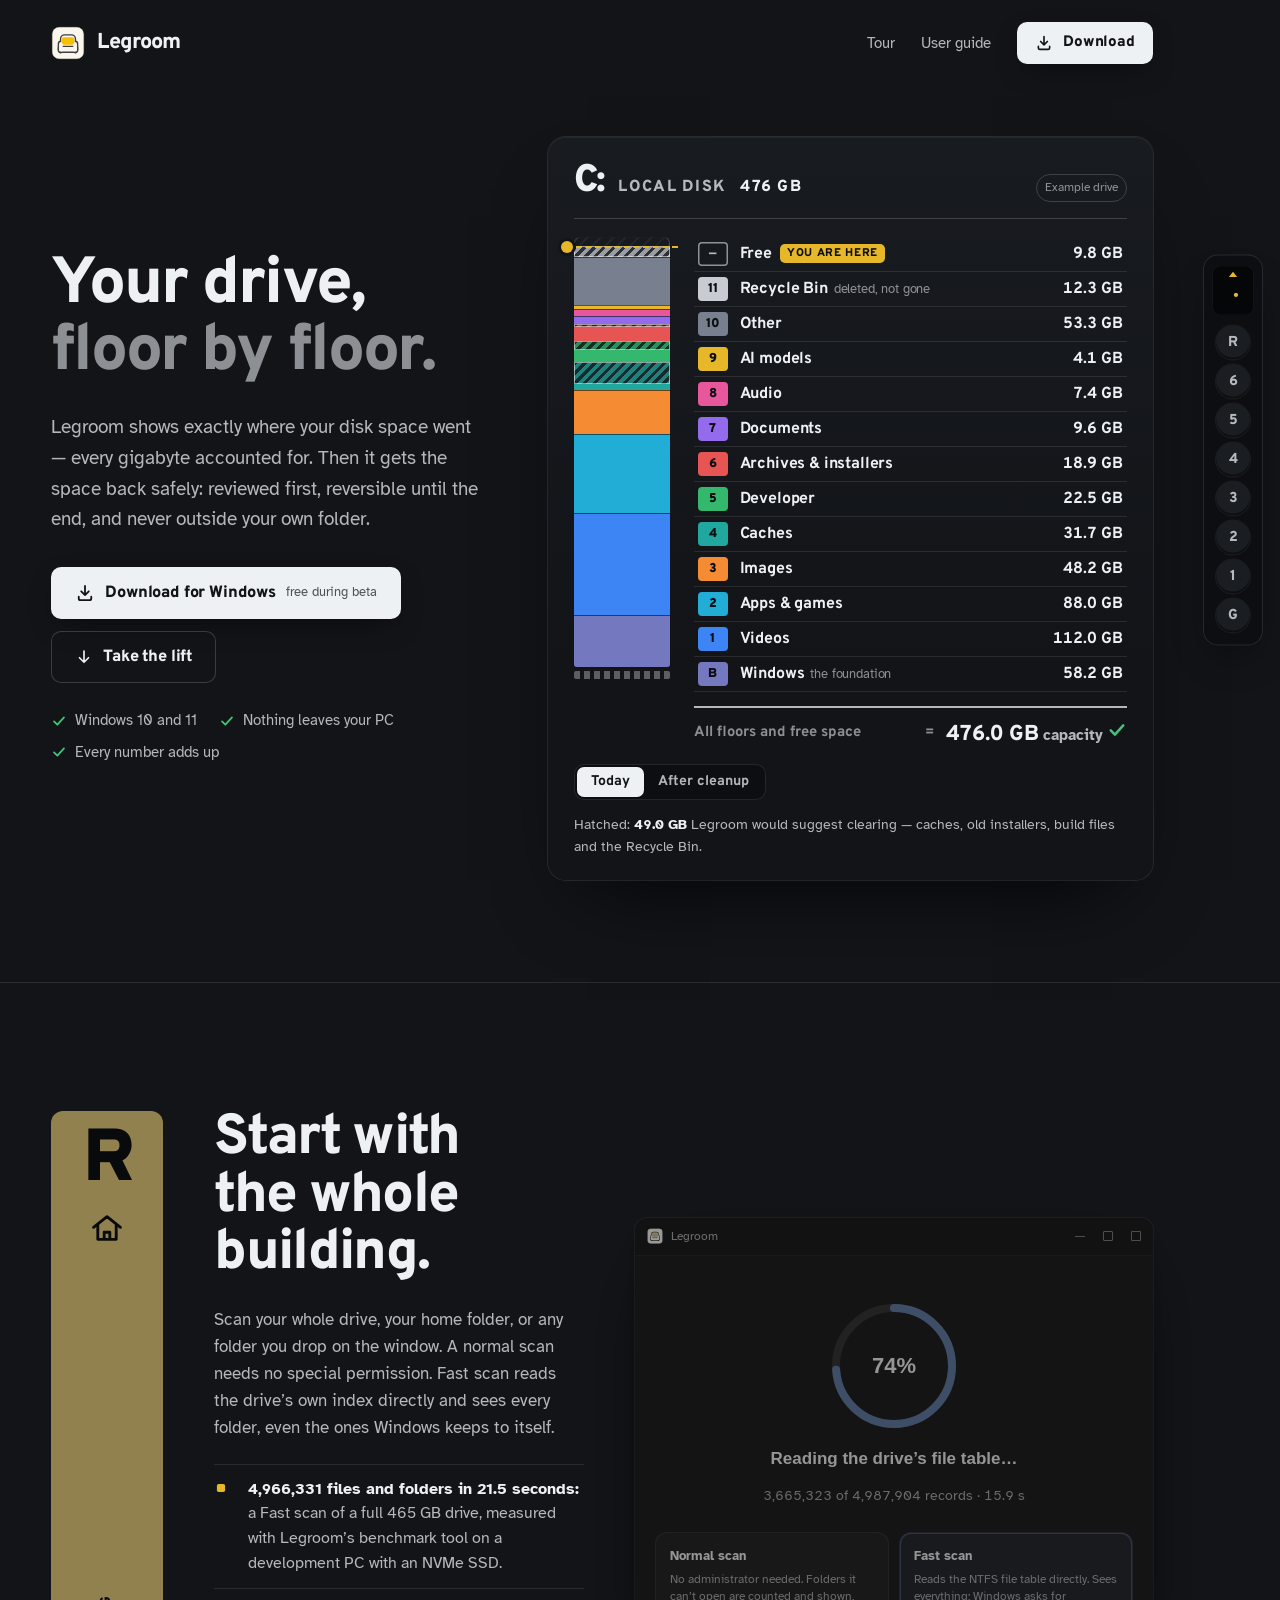
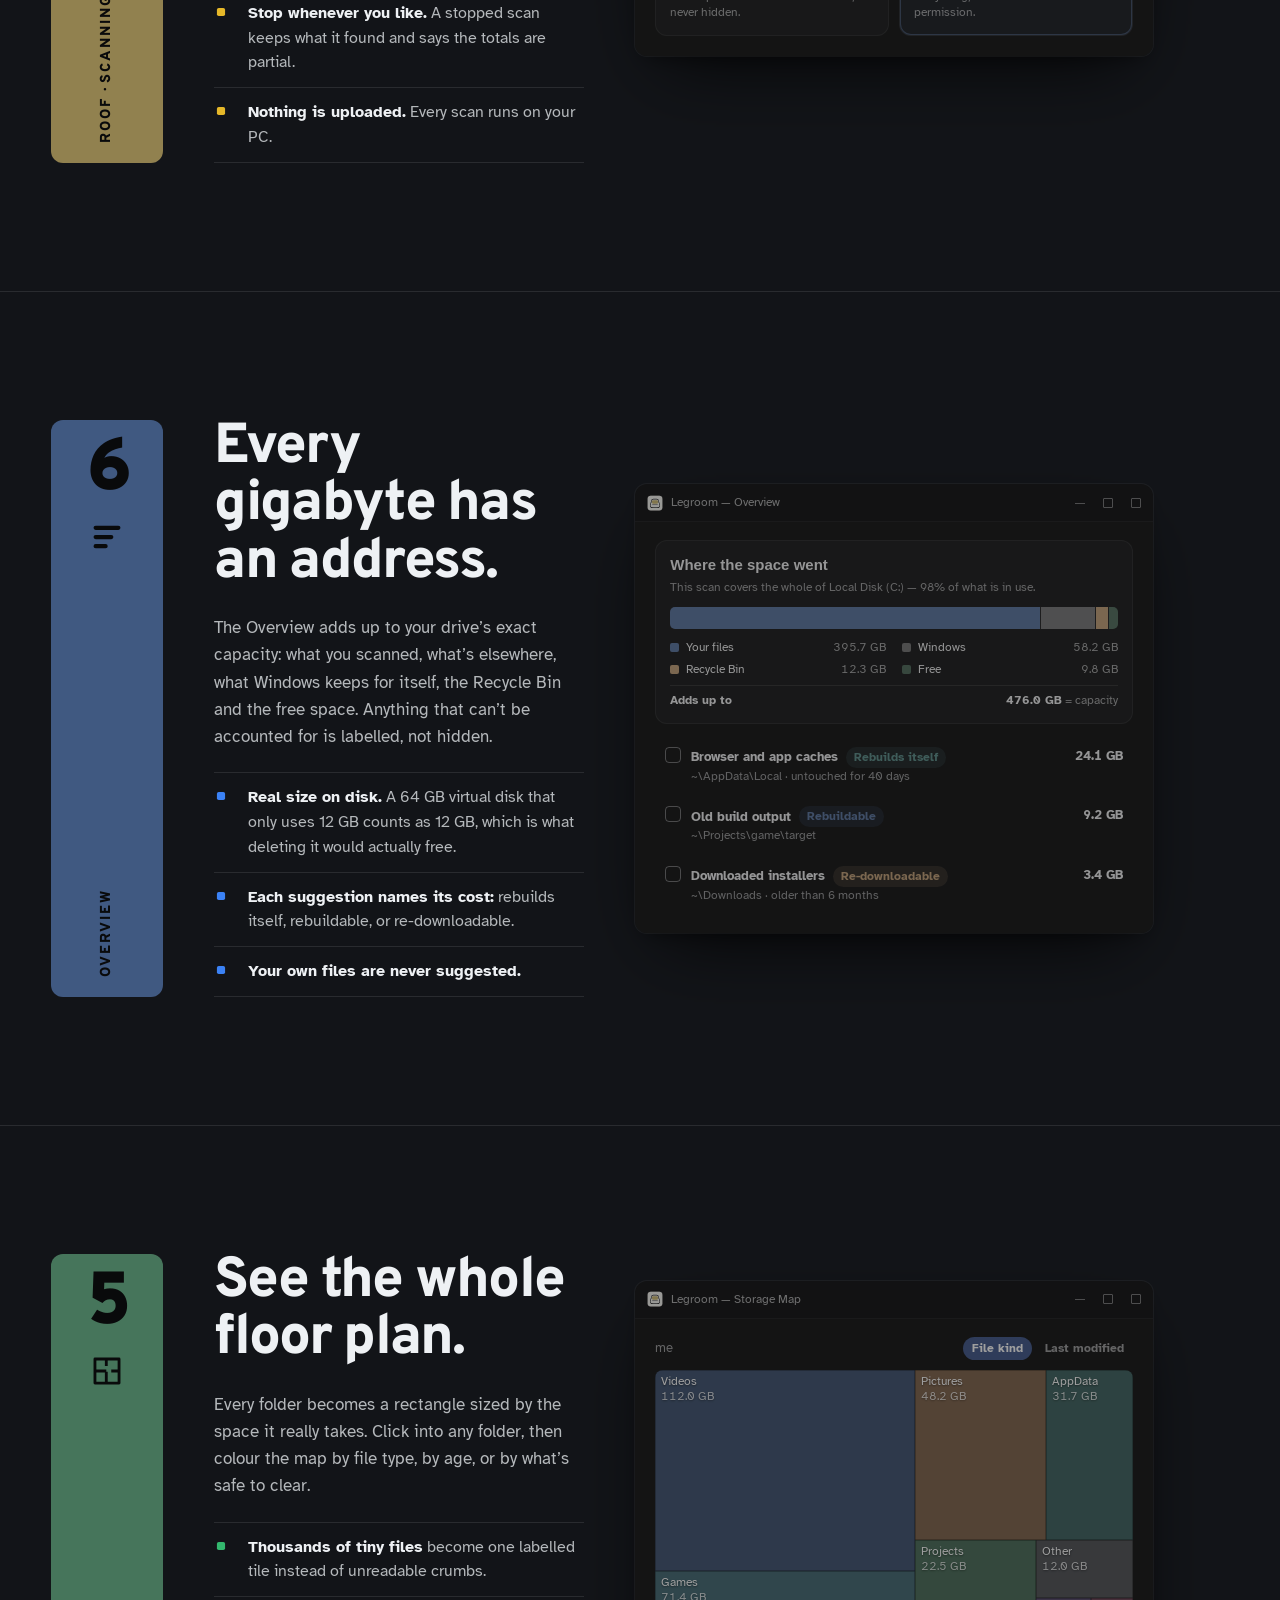
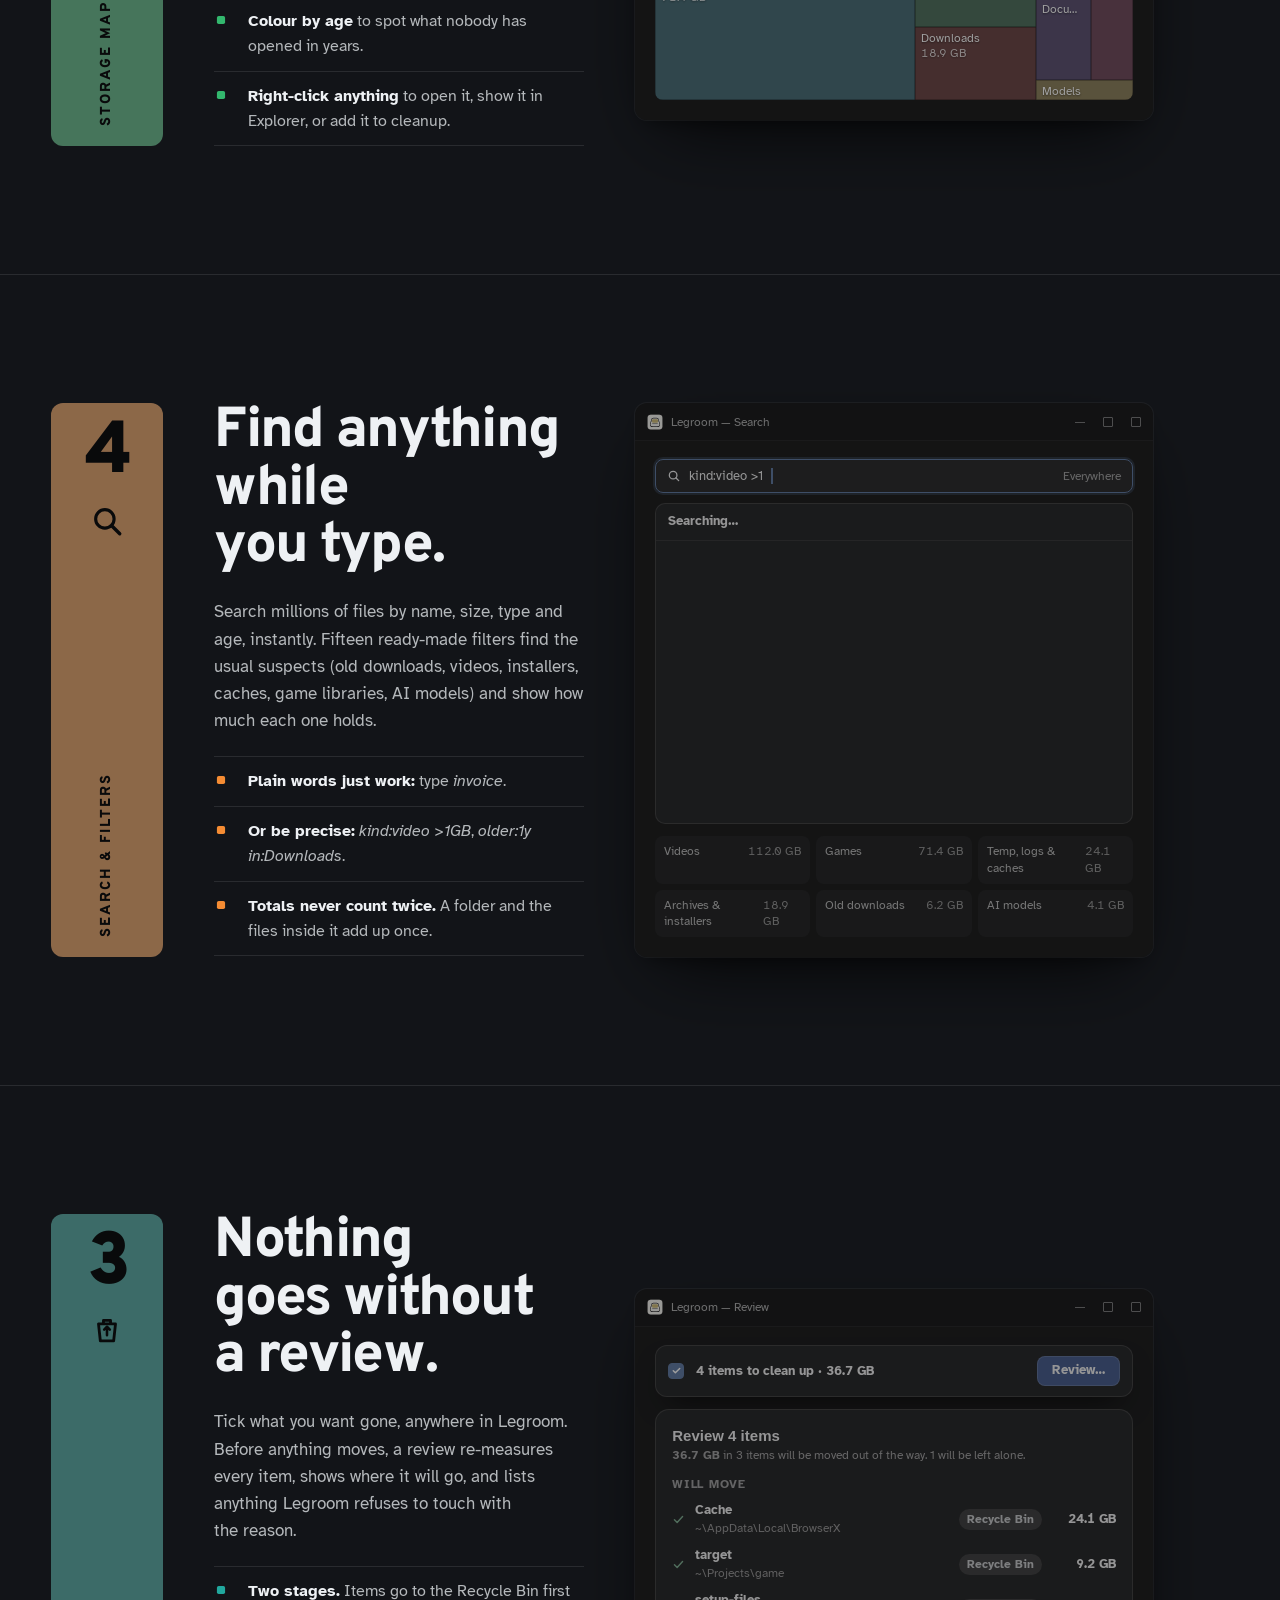
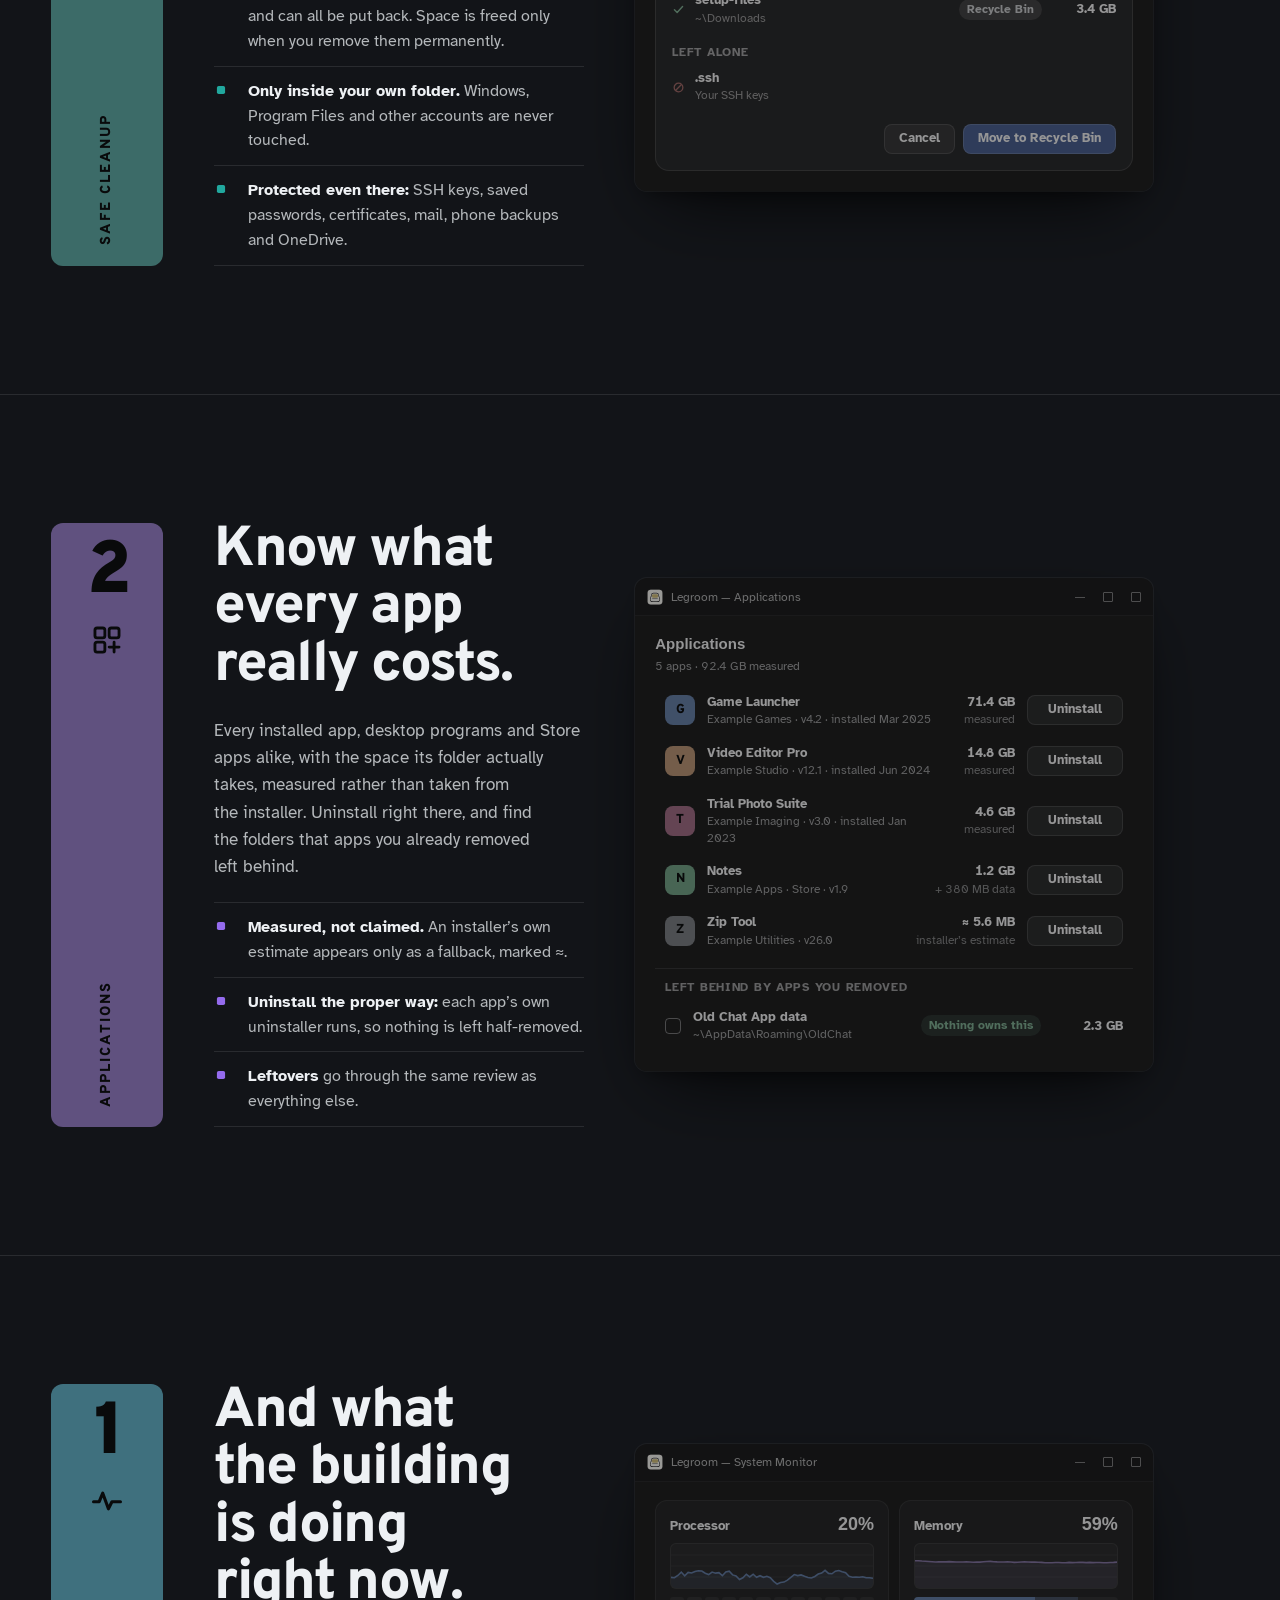
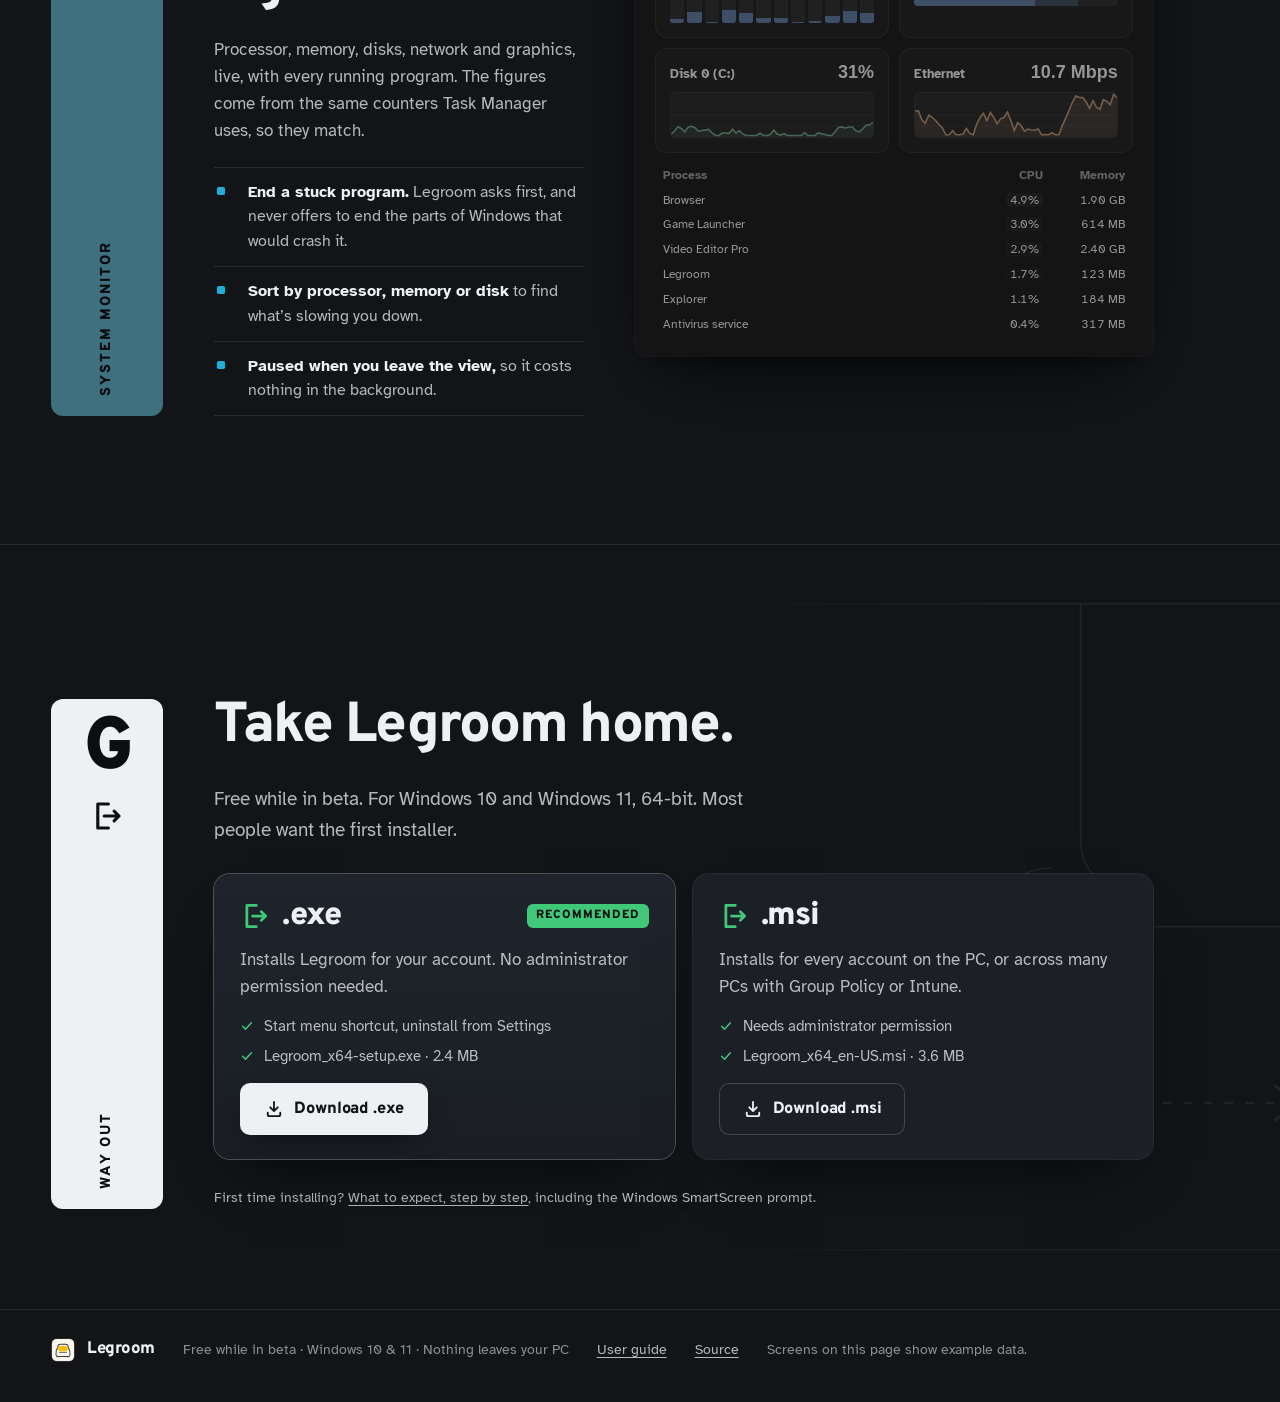
==== commit d8ed5c8a: "Make the download buttons work without the script The download buttons now carry the GitHub release " ====
--- a/index.html
+++ b/index.html
@@ -14,7 +14,7 @@
   <link rel="preconnect" href="https://fonts.googleapis.com" />
   <link rel="preconnect" href="https://fonts.gstatic.com" crossorigin />
   <link href="https://fonts.googleapis.com/css2?family=Atkinson+Hyperlegible:wght@400;700&family=Overpass:wght@700;800;900&display=swap" rel="stylesheet" />
-  <link rel="stylesheet" href="assets/site.css" />
+  <link rel="stylesheet" href="assets/site.css?v=2" />
 </head>
 <body>
   <a class="skip" href="#roof">Skip to the tour</a>
@@ -357,7 +357,7 @@
               <li><svg width="14" height="14"><use href="#i-check"/></svg>Start menu shortcut, uninstall from Settings</li>
               <li><svg width="14" height="14"><use href="#i-check"/></svg><span class="dl-size">2.4 MB</span></li>
             </ul>
-            <a class="btn btn-primary dl-link" href="download.html#exe"><svg width="20" height="20"><use href="#i-download" /></svg>Download .exe</a>
+            <a class="btn btn-primary dl-link" href="https://github.com/gteckannur82/win_cleaner/releases/latest/download/Legroom_x64-setup.exe"><svg width="20" height="20"><use href="#i-download" /></svg>Download .exe</a>
             <span class="pending" hidden>Download link coming soon.</span>
           </article>
           <article class="door" data-download="msi">
@@ -367,7 +367,7 @@
               <li><svg width="14" height="14"><use href="#i-check"/></svg>Needs administrator permission</li>
               <li><svg width="14" height="14"><use href="#i-check"/></svg><span class="dl-size">3.6 MB</span></li>
             </ul>
-            <a class="btn btn-ghost dl-link" href="download.html#msi"><svg width="20" height="20"><use href="#i-download" /></svg>Download .msi</a>
+            <a class="btn btn-ghost dl-link" href="https://github.com/gteckannur82/win_cleaner/releases/latest/download/Legroom_x64_en-US.msi"><svg width="20" height="20"><use href="#i-download" /></svg>Download .msi</a>
             <span class="pending" hidden>Download link coming soon.</span>
           </article>
         </div>
@@ -384,7 +384,7 @@
     <span>Screens on this page show example data.</span>
   </footer>
 
-  <script src="assets/downloads.js"></script>
-  <script src="assets/site.js"></script>
+  <script src="assets/downloads.js?v=2"></script>
+  <script src="assets/site.js?v=2"></script>
 </body>
 </html>
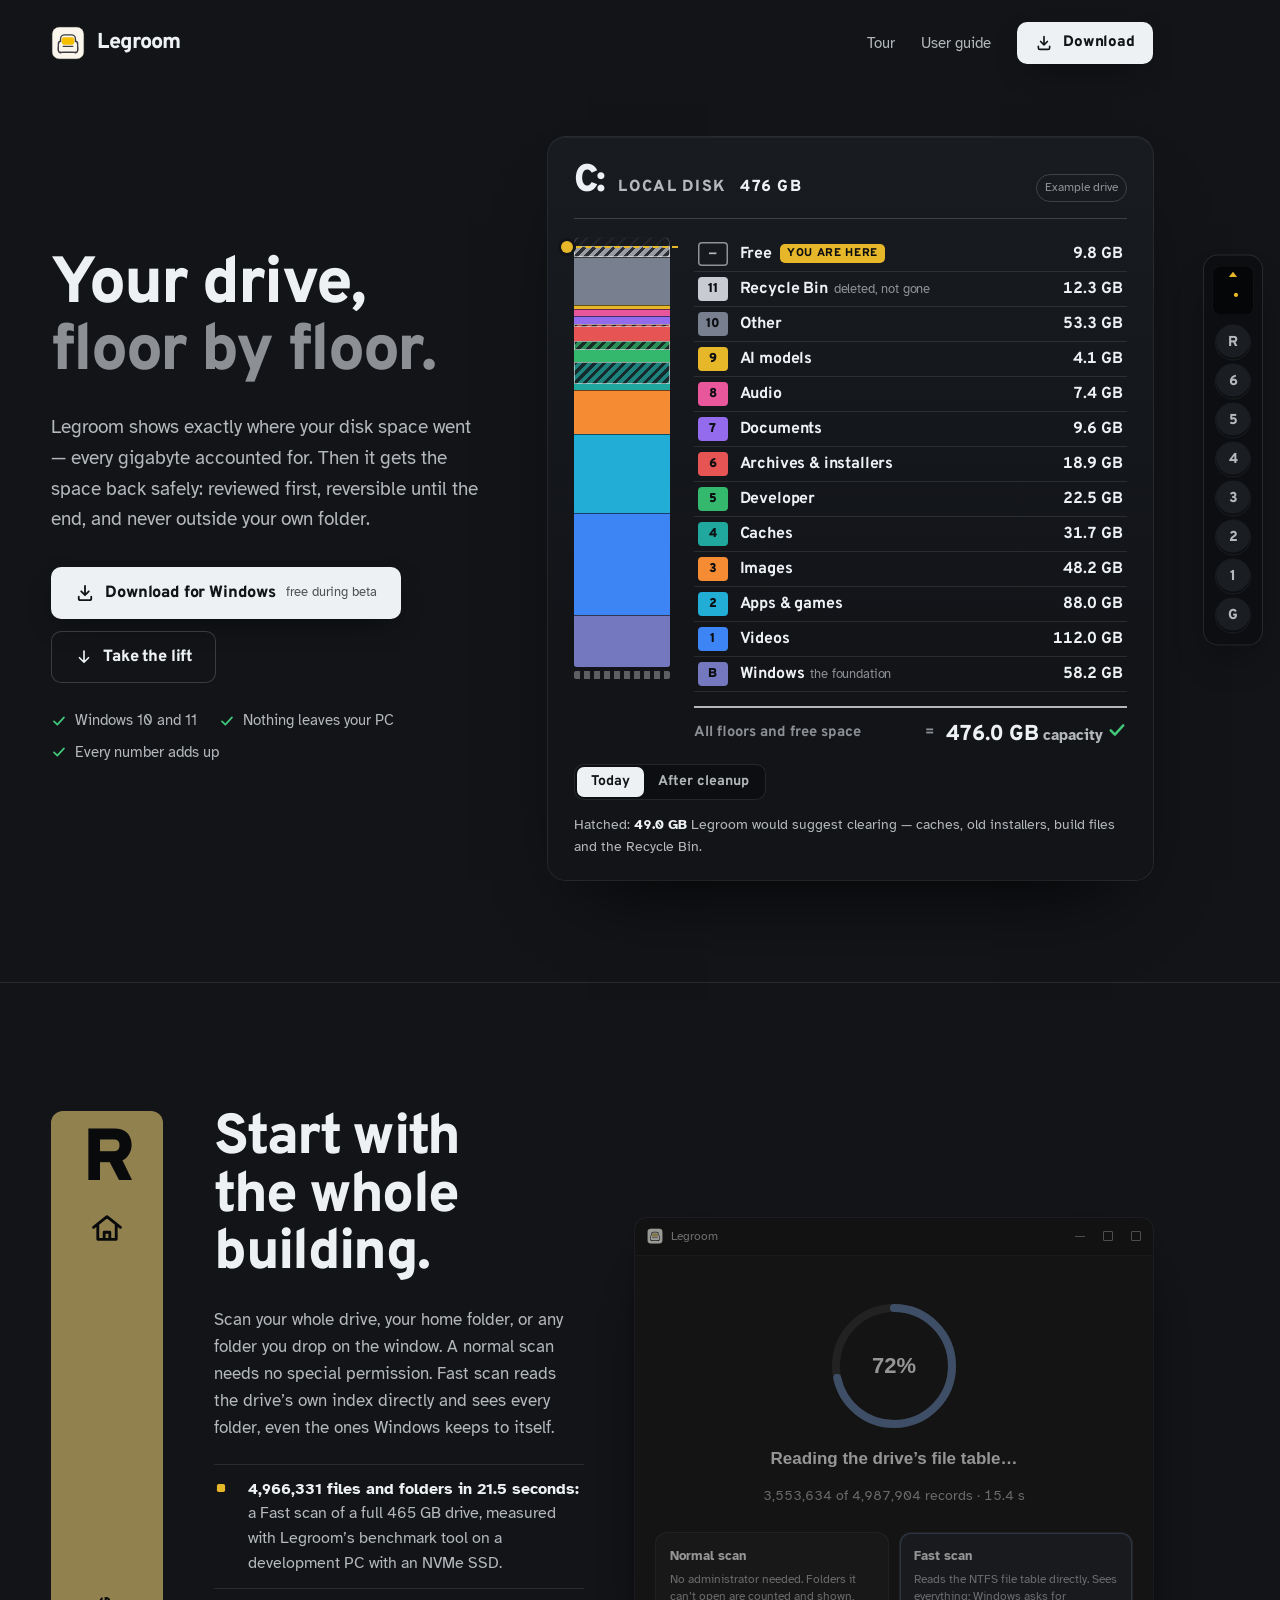
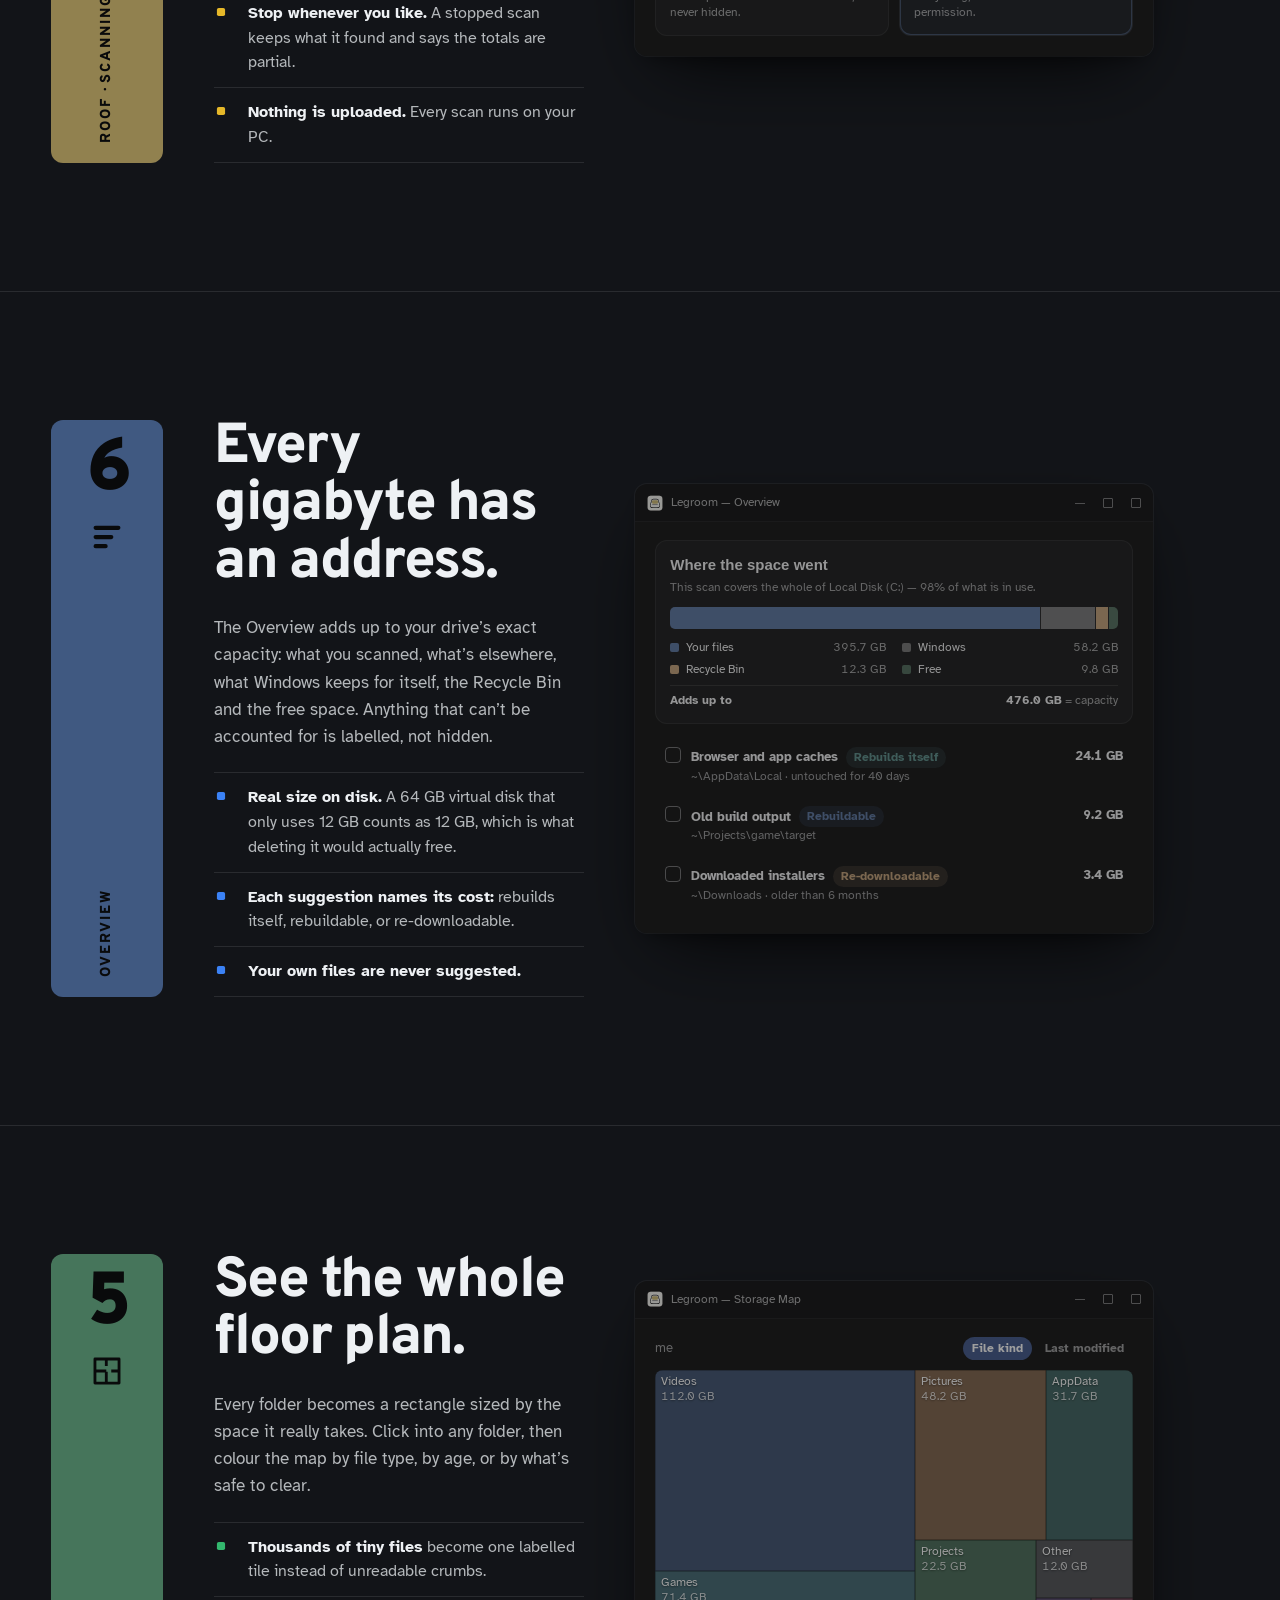
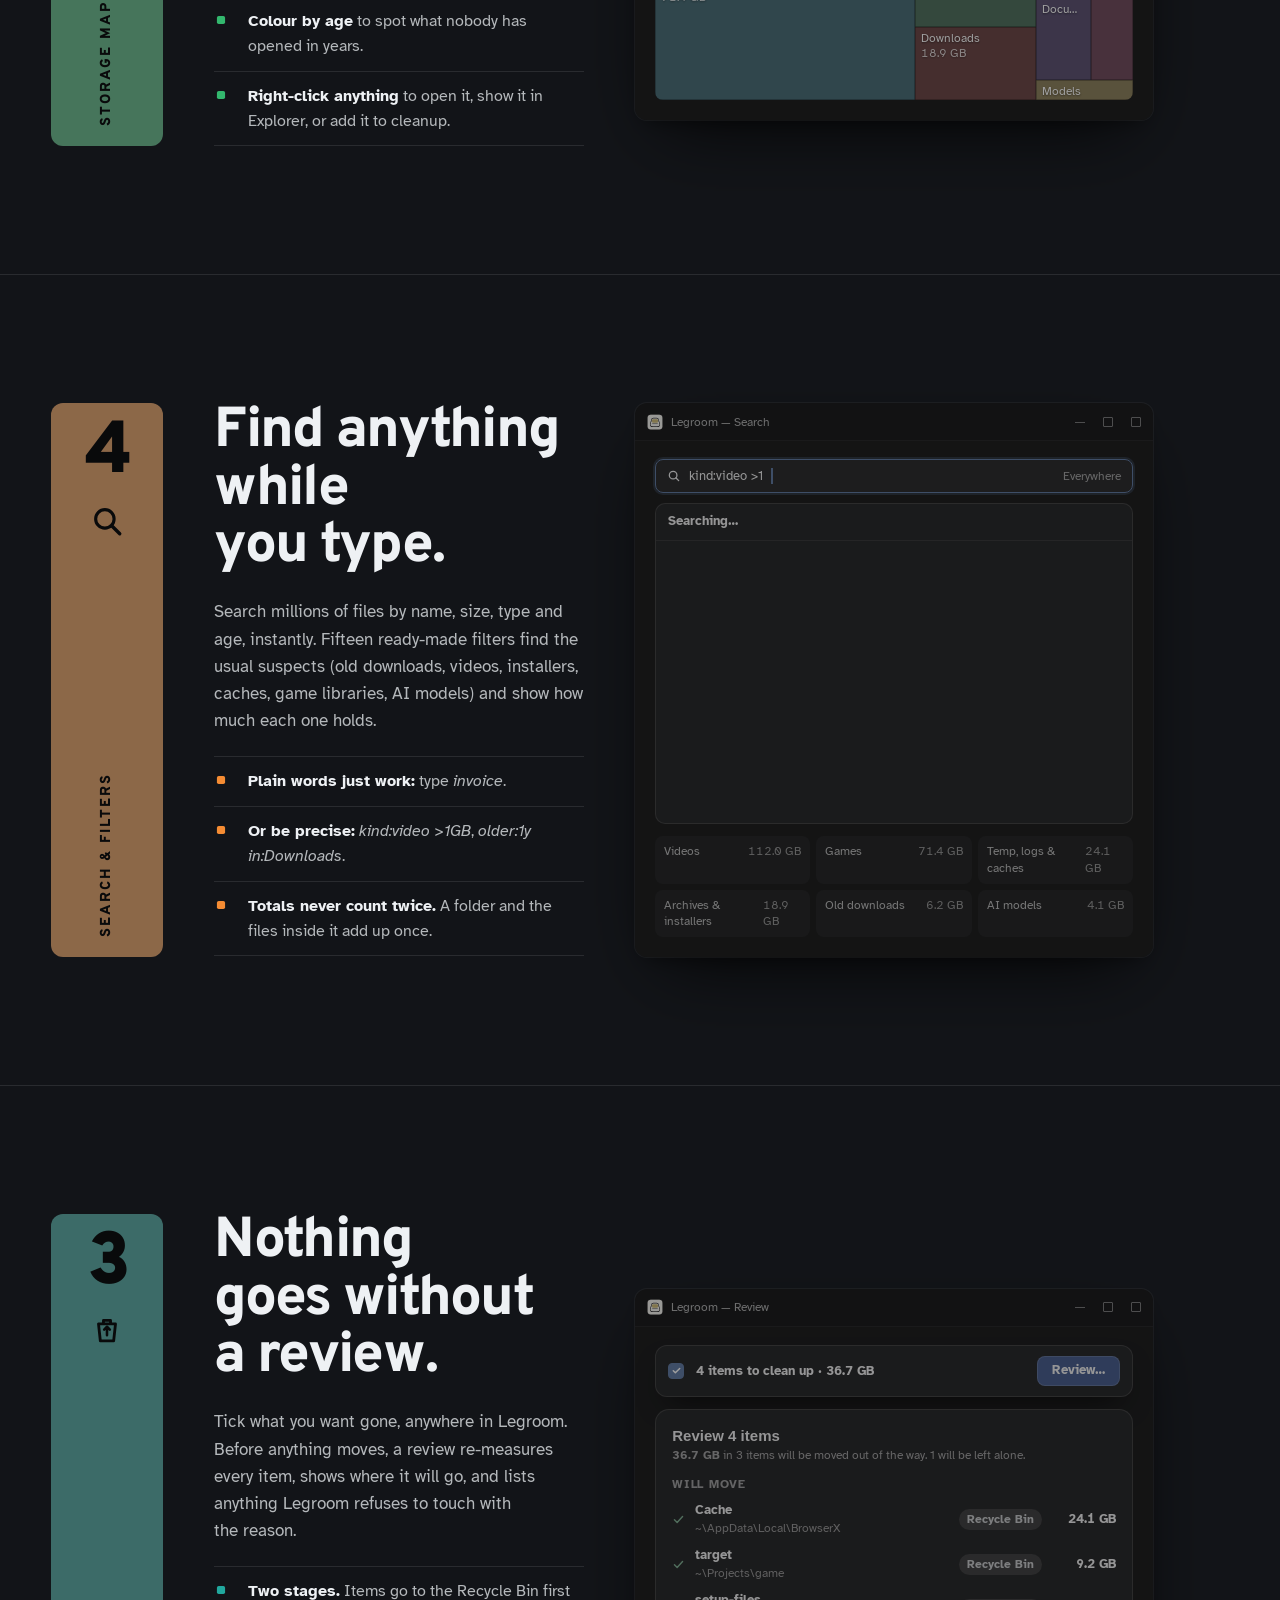
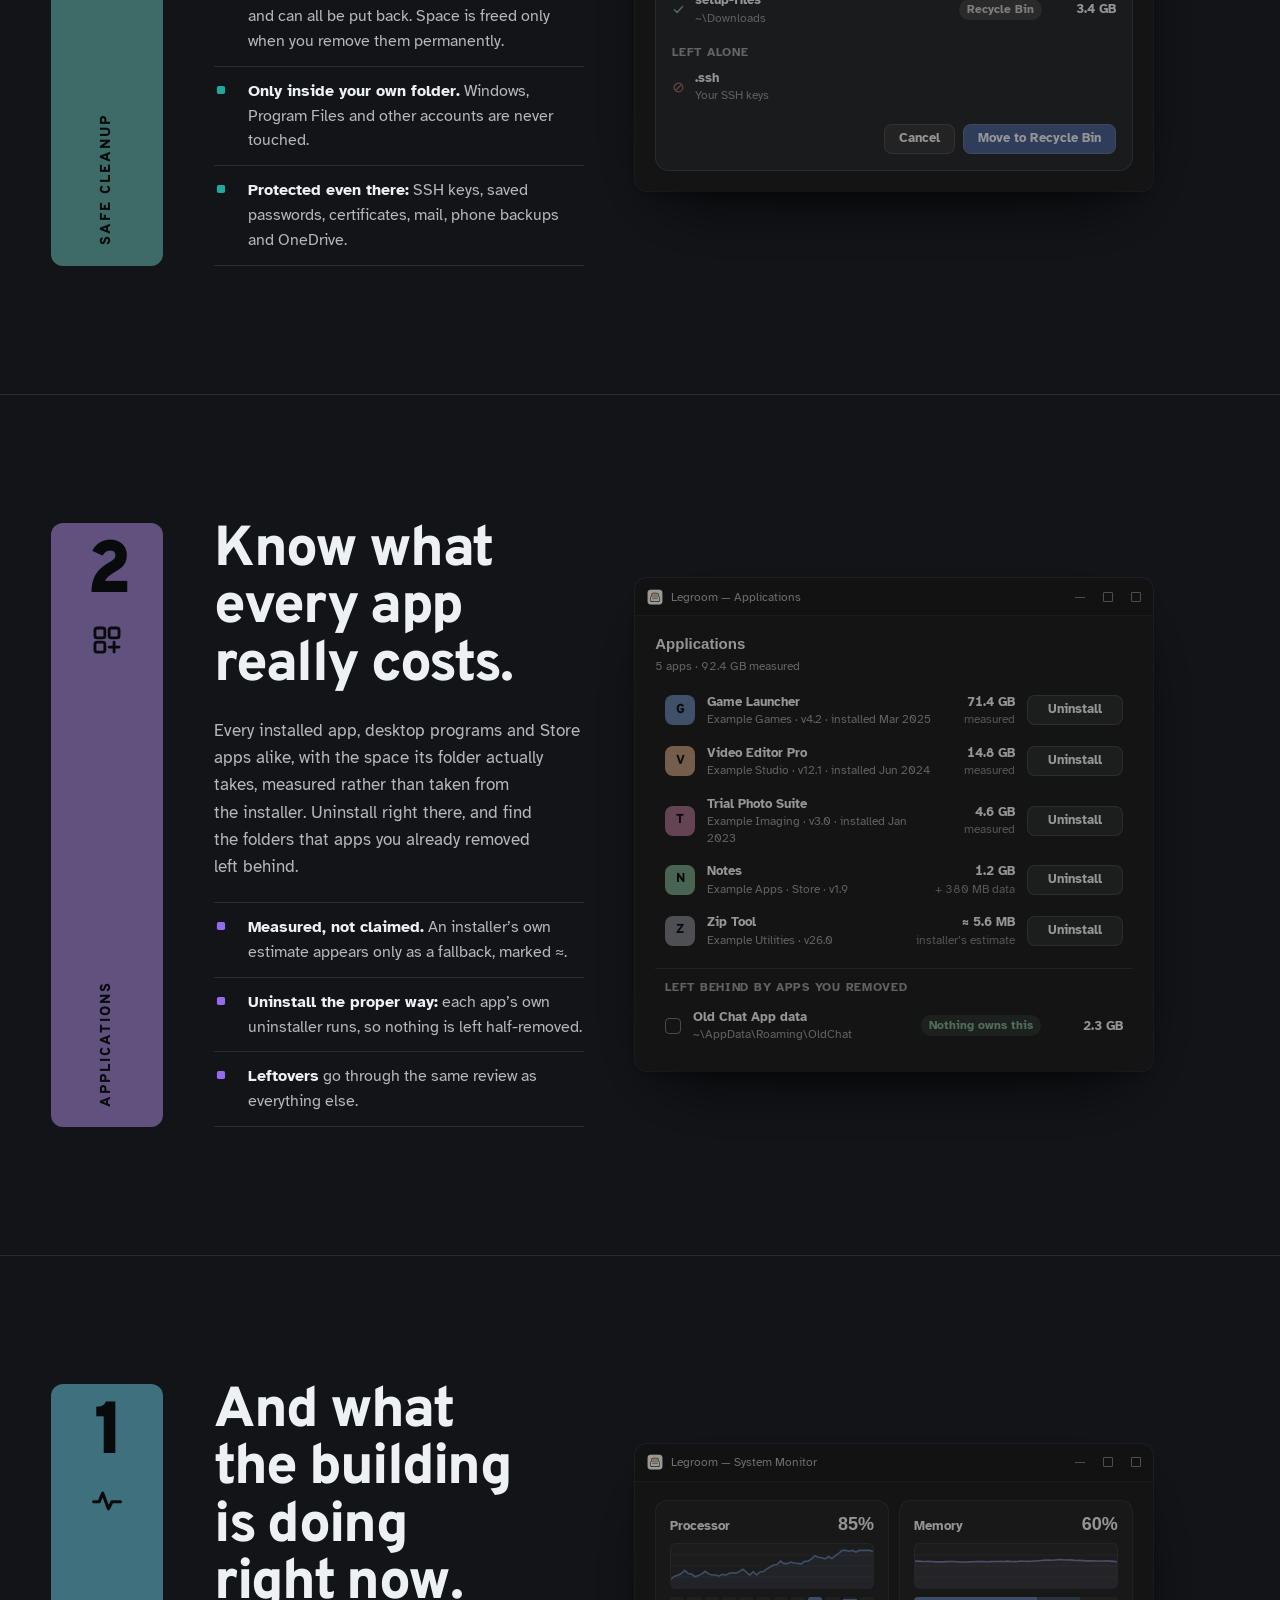
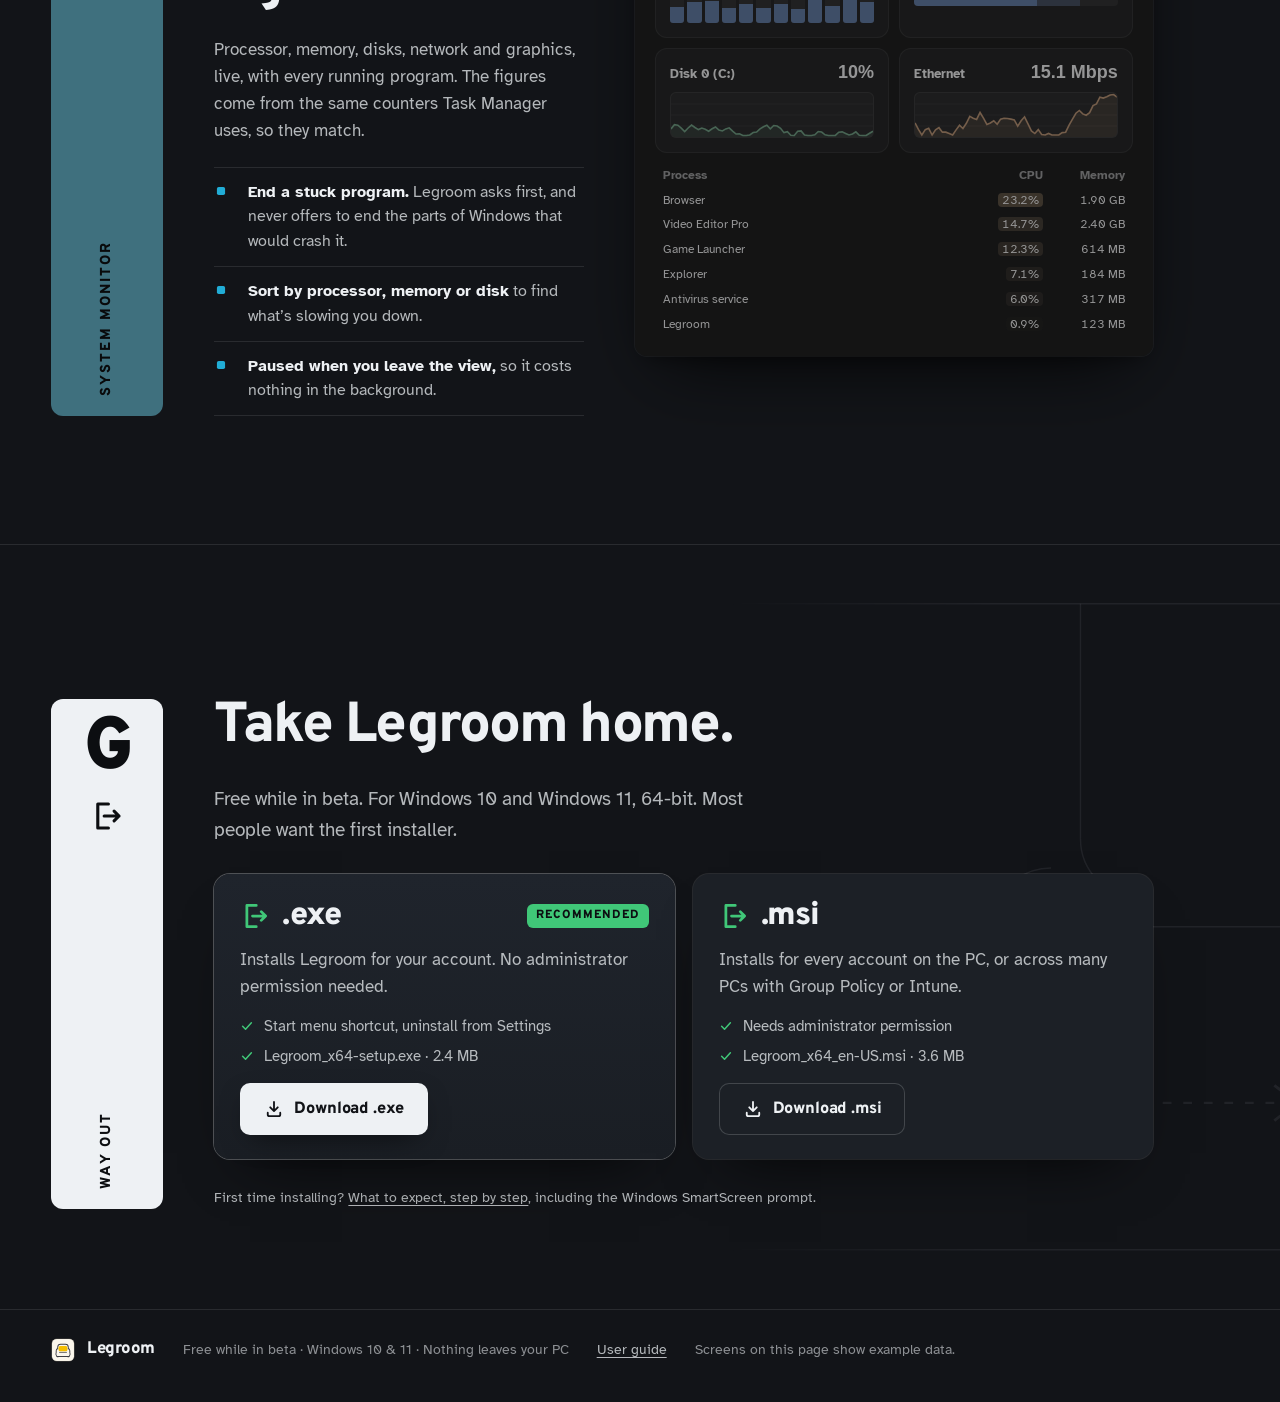
==== commit 1bd392eb: "Serve the site and installers from the public legroom repo The source repository is going private, w" ====
--- a/index.html
+++ b/index.html
@@ -14,7 +14,7 @@
   <link rel="preconnect" href="https://fonts.googleapis.com" />
   <link rel="preconnect" href="https://fonts.gstatic.com" crossorigin />
   <link href="https://fonts.googleapis.com/css2?family=Atkinson+Hyperlegible:wght@400;700&family=Overpass:wght@700;800;900&display=swap" rel="stylesheet" />
-  <link rel="stylesheet" href="assets/site.css?v=2" />
+  <link rel="stylesheet" href="assets/site.css?v=3" />
 </head>
 <body>
   <a class="skip" href="#roof">Skip to the tour</a>
@@ -58,7 +58,7 @@
     <a class="wordmark" href="./"><img src="assets/icon.svg" alt="" />Legroom</a>
     <nav aria-label="Site">
       <a class="hide-sm" href="#roof">Tour</a>
-      <a class="hide-sm" href="https://github.com/gteckannur82/win_cleaner/blob/main/docs/USER_GUIDE.md">User guide</a>
+      <a class="hide-sm" href="https://github.com/gteckannur82/legroom/blob/main/USER_GUIDE.md">User guide</a>
       <a class="btn btn-primary" href="download.html"><svg width="18" height="18"><use href="#i-download" /></svg>Download</a>
     </nav>
   </header>
@@ -357,7 +357,7 @@
               <li><svg width="14" height="14"><use href="#i-check"/></svg>Start menu shortcut, uninstall from Settings</li>
               <li><svg width="14" height="14"><use href="#i-check"/></svg><span class="dl-size">2.4 MB</span></li>
             </ul>
-            <a class="btn btn-primary dl-link" href="https://github.com/gteckannur82/win_cleaner/releases/latest/download/Legroom_x64-setup.exe"><svg width="20" height="20"><use href="#i-download" /></svg>Download .exe</a>
+            <a class="btn btn-primary dl-link" href="https://github.com/gteckannur82/legroom/releases/latest/download/Legroom_x64-setup.exe"><svg width="20" height="20"><use href="#i-download" /></svg>Download .exe</a>
             <span class="pending" hidden>Download link coming soon.</span>
           </article>
           <article class="door" data-download="msi">
@@ -367,7 +367,7 @@
               <li><svg width="14" height="14"><use href="#i-check"/></svg>Needs administrator permission</li>
               <li><svg width="14" height="14"><use href="#i-check"/></svg><span class="dl-size">3.6 MB</span></li>
             </ul>
-            <a class="btn btn-ghost dl-link" href="https://github.com/gteckannur82/win_cleaner/releases/latest/download/Legroom_x64_en-US.msi"><svg width="20" height="20"><use href="#i-download" /></svg>Download .msi</a>
+            <a class="btn btn-ghost dl-link" href="https://github.com/gteckannur82/legroom/releases/latest/download/Legroom_x64_en-US.msi"><svg width="20" height="20"><use href="#i-download" /></svg>Download .msi</a>
             <span class="pending" hidden>Download link coming soon.</span>
           </article>
         </div>
@@ -379,12 +379,11 @@
   <footer class="footer">
     <a class="wordmark" href="./"><img src="assets/icon.svg" alt="" />Legroom</a>
     <span>Free while in beta · Windows 10 &amp; 11 · Nothing leaves your PC</span>
-    <a href="https://github.com/gteckannur82/win_cleaner/blob/main/docs/USER_GUIDE.md">User guide</a>
-    <a href="https://github.com/gteckannur82/win_cleaner">Source</a>
+    <a href="https://github.com/gteckannur82/legroom/blob/main/USER_GUIDE.md">User guide</a>
     <span>Screens on this page show example data.</span>
   </footer>
 
-  <script src="assets/downloads.js?v=2"></script>
-  <script src="assets/site.js?v=2"></script>
+  <script src="assets/downloads.js?v=3"></script>
+  <script src="assets/site.js?v=3"></script>
 </body>
 </html>
